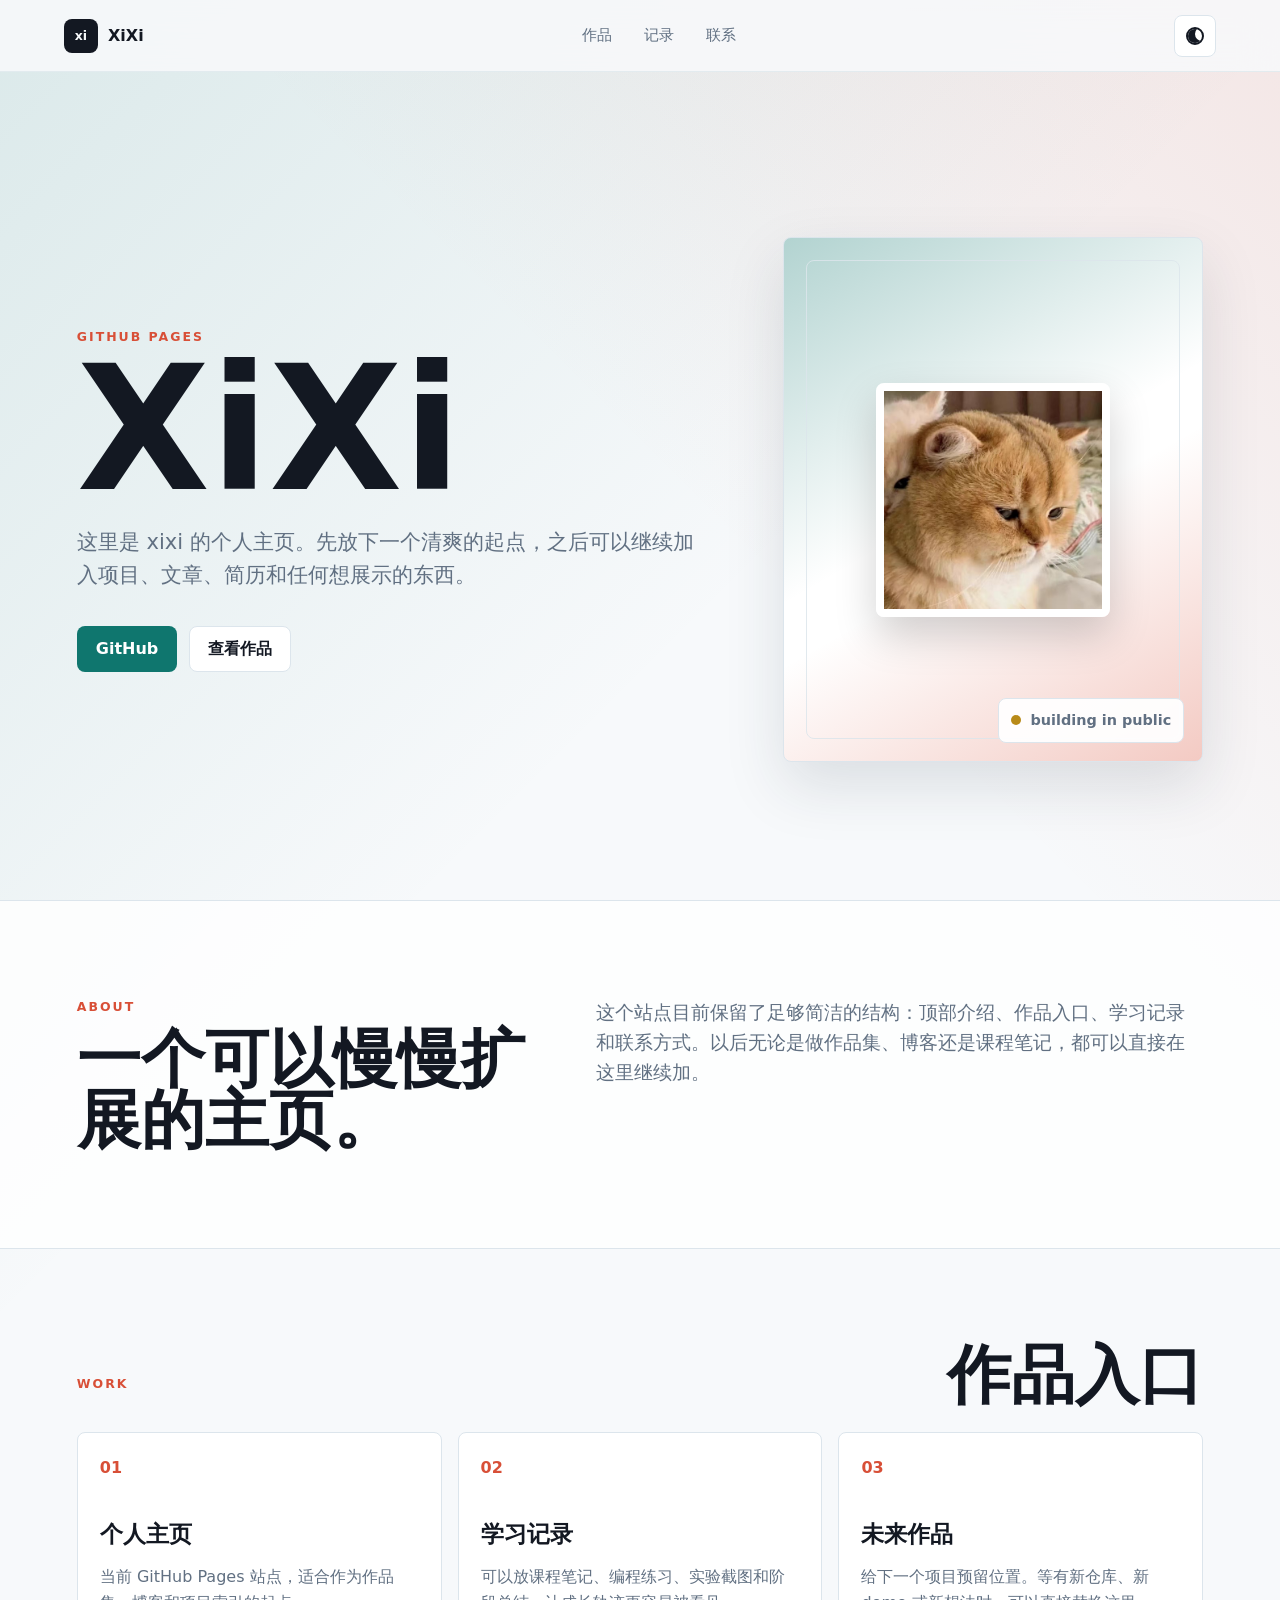
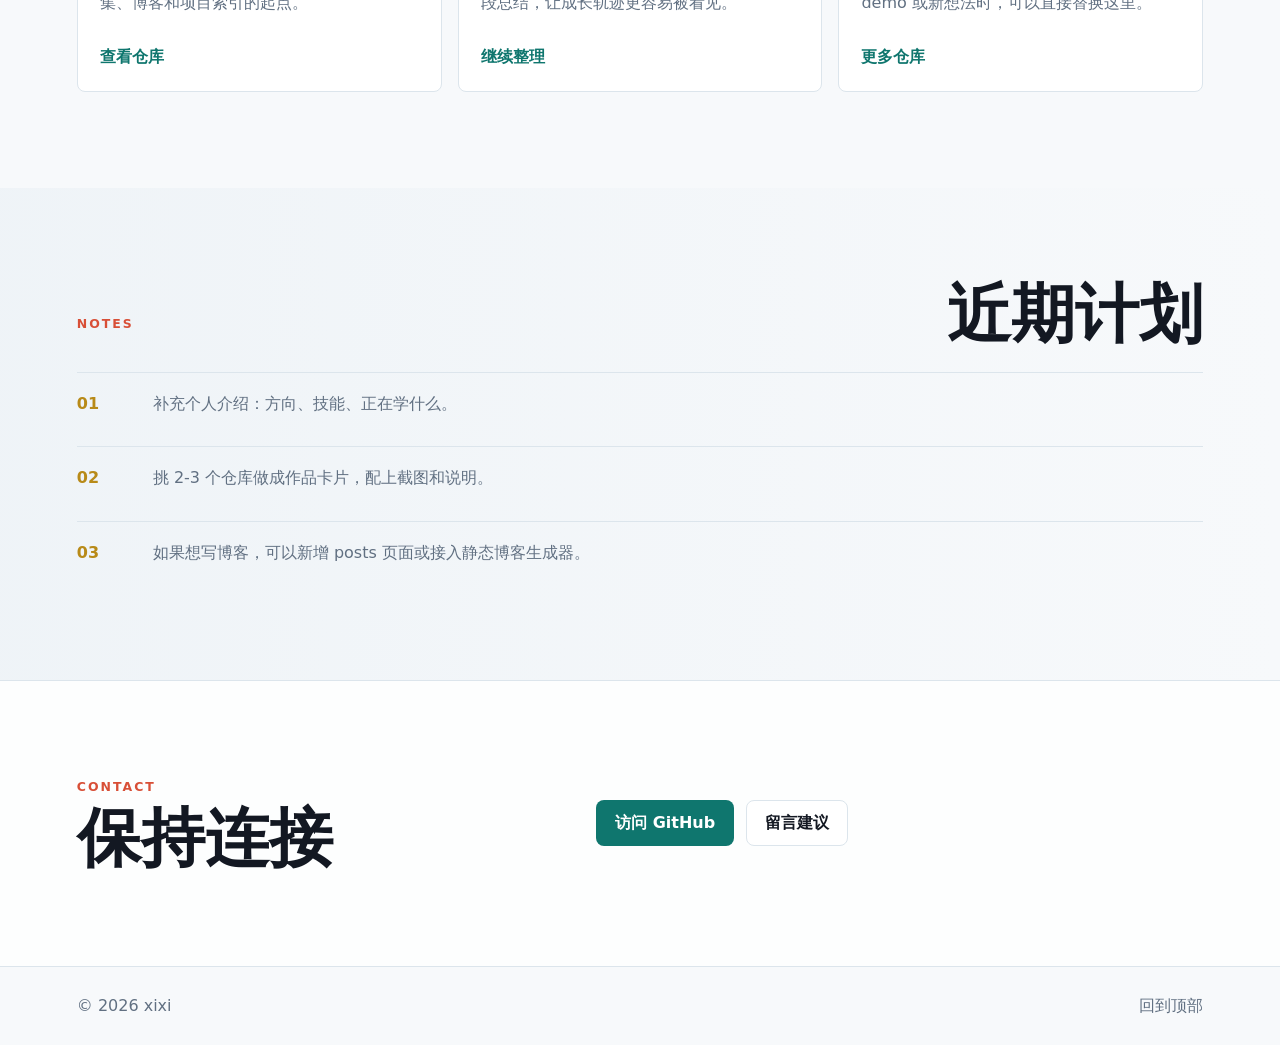
==== index.html @ 1c9863a8 "Restore original site naming" ====
<!doctype html>
<html lang="zh-CN">
  <head>
    <meta charset="utf-8" />
    <meta name="viewport" content="width=device-width, initial-scale=1" />
    <title>XiXi - BUAAer</title>
    <meta
      name="description"
      content="XiXi 的个人 GitHub Pages 主页，收集作品、学习记录和联系方式。"
    />
    <meta property="og:title" content="XiXi - BUAAer" />
    <meta
      property="og:description"
      content="一个正在生长的个人主页，用来整理项目、想法和学习轨迹。"
    />
    <meta property="og:type" content="website" />
    <meta name="theme-color" content="#121826" />
    <link rel="icon" href="/img/favicon.ico" />
    <link rel="stylesheet" href="styles.css" />
  </head>
  <body>
    <header class="site-header" aria-label="主导航">
      <a class="brand" href="#top" aria-label="回到首页">
        <span class="brand-mark">xi</span>
        <span>XiXi</span>
      </a>
      <nav class="nav-links" aria-label="页面导航">
        <a href="#work">作品</a>
        <a href="#notes">记录</a>
        <a href="#contact">联系</a>
      </nav>
      <button class="theme-toggle" type="button" aria-label="切换明暗主题">
        <span class="toggle-icon" aria-hidden="true"></span>
      </button>
    </header>

    <main id="top">
      <section class="hero">
        <div class="hero-copy">
          <p class="eyebrow">GitHub Pages</p>
          <h1>XiXi</h1>
          <p class="lead">
            这里是 xixi 的个人主页。先放下一个清爽的起点，之后可以继续加入项目、文章、简历和任何想展示的东西。
          </p>
          <div class="hero-actions" aria-label="主要链接">
            <a class="button primary" href="https://github.com/xx6677-c">GitHub</a>
            <a class="button secondary" href="#work">查看作品</a>
          </div>
        </div>

        <div class="hero-visual" aria-label="个人资料卡">
          <img src="/img/avatar.jpg" alt="xixi 的头像" />
          <div class="status-panel">
            <span class="status-dot" aria-hidden="true"></span>
            <span>building in public</span>
          </div>
        </div>
      </section>

      <section class="section intro" aria-labelledby="intro-title">
        <div>
          <p class="section-kicker">About</p>
          <h2 id="intro-title">一个可以慢慢扩展的主页。</h2>
        </div>
        <p>
          这个站点目前保留了足够简洁的结构：顶部介绍、作品入口、学习记录和联系方式。以后无论是做作品集、博客还是课程笔记，都可以直接在这里继续加。
        </p>
      </section>

      <section class="section" id="work" aria-labelledby="work-title">
        <div class="section-heading">
          <p class="section-kicker">Work</p>
          <h2 id="work-title">作品入口</h2>
        </div>
        <div class="project-grid">
          <article class="project-card">
            <span class="project-number">01</span>
            <h3>个人主页</h3>
            <p>当前 GitHub Pages 站点，适合作为作品集、博客和项目索引的起点。</p>
            <a href="https://github.com/xx6677-c/xx6677-c.github.io">查看仓库</a>
          </article>
          <article class="project-card">
            <span class="project-number">02</span>
            <h3>学习记录</h3>
            <p>可以放课程笔记、编程练习、实验截图和阶段总结，让成长轨迹更容易被看见。</p>
            <a href="#notes">继续整理</a>
          </article>
          <article class="project-card">
            <span class="project-number">03</span>
            <h3>未来作品</h3>
            <p>给下一个项目预留位置。等有新仓库、新 demo 或新想法时，可以直接替换这里。</p>
            <a href="https://github.com/xx6677-c?tab=repositories">更多仓库</a>
          </article>
        </div>
      </section>

      <section class="section notes" id="notes" aria-labelledby="notes-title">
        <div class="section-heading">
          <p class="section-kicker">Notes</p>
          <h2 id="notes-title">近期计划</h2>
        </div>
        <ol class="timeline">
          <li>
            <span>01</span>
            <p>补充个人介绍：方向、技能、正在学什么。</p>
          </li>
          <li>
            <span>02</span>
            <p>挑 2-3 个仓库做成作品卡片，配上截图和说明。</p>
          </li>
          <li>
            <span>03</span>
            <p>如果想写博客，可以新增 posts 页面或接入静态博客生成器。</p>
          </li>
        </ol>
      </section>

      <section class="section contact" id="contact" aria-labelledby="contact-title">
        <div>
          <p class="section-kicker">Contact</p>
          <h2 id="contact-title">保持连接</h2>
        </div>
        <div class="contact-actions">
          <a class="button primary" href="https://github.com/xx6677-c">访问 GitHub</a>
          <a class="button secondary" href="https://github.com/xx6677-c/xx6677-c.github.io/issues">留言建议</a>
        </div>
      </section>
    </main>

    <footer class="site-footer">
      <span>© <span id="year"></span> xixi</span>
      <a href="#top">回到顶部</a>
    </footer>

    <script src="script.js"></script>
  </body>
</html>
---- styles.css ----
:root {
  color-scheme: light;
  --bg: #f7f9fb;
  --surface: #ffffff;
  --surface-strong: #eef3f7;
  --text: #131822;
  --muted: #617082;
  --line: #dce5ec;
  --primary: #0f766e;
  --primary-strong: #0b5f58;
  --accent: #d84f37;
  --gold: #b88a18;
  --shadow: 0 24px 60px rgba(31, 45, 61, 0.13);
}

[data-theme="dark"] {
  color-scheme: dark;
  --bg: #11151c;
  --surface: #191f29;
  --surface-strong: #222a36;
  --text: #f4f7fb;
  --muted: #aeb9c7;
  --line: #334052;
  --primary: #55d6be;
  --primary-strong: #8be7d6;
  --accent: #ff896f;
  --gold: #f0c35a;
  --shadow: 0 24px 70px rgba(0, 0, 0, 0.32);
}

* {
  box-sizing: border-box;
}

html {
  scroll-behavior: smooth;
}

body {
  margin: 0;
  min-width: 320px;
  background:
    linear-gradient(135deg, rgba(15, 118, 110, 0.12), transparent 34%),
    linear-gradient(225deg, rgba(216, 79, 55, 0.11), transparent 28%),
    var(--bg);
  color: var(--text);
  font-family:
    Inter, ui-sans-serif, system-ui, -apple-system, BlinkMacSystemFont, "Segoe UI",
    "Microsoft YaHei", sans-serif;
  line-height: 1.6;
}

a {
  color: inherit;
  text-decoration: none;
}

img {
  display: block;
  max-width: 100%;
}

.site-header {
  position: sticky;
  top: 0;
  z-index: 20;
  display: flex;
  align-items: center;
  justify-content: space-between;
  gap: 20px;
  min-height: 72px;
  padding: 14px clamp(18px, 5vw, 64px);
  border-bottom: 1px solid color-mix(in srgb, var(--line), transparent 30%);
  background: color-mix(in srgb, var(--bg), transparent 12%);
  backdrop-filter: blur(18px);
}

.brand,
.nav-links,
.hero-actions,
.contact-actions {
  display: flex;
  align-items: center;
}

.brand {
  gap: 10px;
  font-weight: 800;
  letter-spacing: 0;
}

.brand-mark {
  display: grid;
  width: 34px;
  height: 34px;
  place-items: center;
  border-radius: 8px;
  background: var(--text);
  color: var(--bg);
  font-size: 0.78rem;
}

.nav-links {
  gap: clamp(14px, 3vw, 32px);
  color: var(--muted);
  font-size: 0.96rem;
}

.nav-links a {
  padding: 8px 0;
}

.nav-links a:hover,
.site-footer a:hover,
.project-card a:hover {
  color: var(--primary);
}

.theme-toggle {
  display: grid;
  width: 42px;
  height: 42px;
  place-items: center;
  border: 1px solid var(--line);
  border-radius: 8px;
  background: var(--surface);
  color: var(--text);
  cursor: pointer;
}

.toggle-icon {
  width: 18px;
  height: 18px;
  border: 2px solid currentColor;
  border-radius: 50%;
  box-shadow: inset 7px -2px 0 currentColor;
}

[data-theme="dark"] .toggle-icon {
  box-shadow: inset 0 0 0 currentColor;
}

.hero {
  display: grid;
  grid-template-columns: minmax(0, 1.05fr) minmax(280px, 0.7fr);
  align-items: center;
  gap: clamp(34px, 6vw, 88px);
  min-height: calc(100vh - 72px);
  padding: clamp(56px, 9vw, 116px) clamp(20px, 6vw, 88px) clamp(44px, 7vw, 88px);
}

.eyebrow,
.section-kicker {
  margin: 0 0 12px;
  color: var(--accent);
  font-size: 0.78rem;
  font-weight: 800;
  letter-spacing: 0.16em;
  text-transform: uppercase;
}

h1,
h2,
h3,
p {
  margin-top: 0;
}

h1 {
  max-width: 760px;
  margin-bottom: 24px;
  font-size: clamp(4.4rem, 16vw, 10.8rem);
  line-height: 0.82;
  letter-spacing: 0;
}

.lead {
  max-width: 690px;
  margin-bottom: 34px;
  color: var(--muted);
  font-size: clamp(1.05rem, 2vw, 1.32rem);
}

.hero-actions,
.contact-actions {
  flex-wrap: wrap;
  gap: 12px;
}

.button {
  display: inline-flex;
  min-height: 46px;
  align-items: center;
  justify-content: center;
  border: 1px solid transparent;
  border-radius: 8px;
  padding: 0 18px;
  font-weight: 800;
  white-space: nowrap;
}

.button.primary {
  background: var(--primary);
  color: #ffffff;
}

.button.primary:hover {
  background: var(--primary-strong);
}

.button.secondary {
  border-color: var(--line);
  background: var(--surface);
}

.button.secondary:hover {
  border-color: var(--primary);
}

.hero-visual {
  position: relative;
  display: grid;
  aspect-ratio: 4 / 5;
  min-height: 340px;
  max-height: 610px;
  place-items: center;
  overflow: hidden;
  border: 1px solid var(--line);
  border-radius: 8px;
  background:
    linear-gradient(150deg, color-mix(in srgb, var(--primary), transparent 68%), transparent 48%),
    linear-gradient(330deg, color-mix(in srgb, var(--accent), transparent 70%), transparent 44%),
    var(--surface);
  box-shadow: var(--shadow);
}

.hero-visual::before {
  position: absolute;
  inset: 22px;
  content: "";
  border: 1px solid color-mix(in srgb, var(--line), transparent 15%);
  border-radius: 8px;
}

.hero-visual img {
  position: relative;
  width: min(56%, 260px);
  aspect-ratio: 1;
  border: 8px solid var(--surface);
  border-radius: 8px;
  object-fit: cover;
  box-shadow: 0 18px 42px rgba(0, 0, 0, 0.18);
}

.status-panel {
  position: absolute;
  right: 18px;
  bottom: 18px;
  display: flex;
  align-items: center;
  gap: 10px;
  max-width: calc(100% - 36px);
  border: 1px solid var(--line);
  border-radius: 8px;
  padding: 10px 12px;
  background: color-mix(in srgb, var(--surface), transparent 6%);
  color: var(--muted);
  font-size: 0.9rem;
  font-weight: 700;
}

.status-dot {
  width: 10px;
  height: 10px;
  flex: 0 0 auto;
  border-radius: 50%;
  background: var(--gold);
}

.section {
  padding: clamp(58px, 8vw, 96px) clamp(20px, 6vw, 88px);
}

.intro,
.contact {
  display: grid;
  grid-template-columns: minmax(0, 0.75fr) minmax(0, 1fr);
  gap: clamp(22px, 5vw, 72px);
  align-items: start;
  border-top: 1px solid var(--line);
  border-bottom: 1px solid var(--line);
  background: color-mix(in srgb, var(--surface), transparent 18%);
}

.section-heading {
  display: flex;
  align-items: end;
  justify-content: space-between;
  gap: 24px;
  margin-bottom: 26px;
}

h2 {
  margin-bottom: 0;
  font-size: clamp(2rem, 5vw, 4.8rem);
  line-height: 0.96;
  letter-spacing: 0;
}

.intro p:last-child,
.contact p:last-child {
  color: var(--muted);
  font-size: clamp(1rem, 1.8vw, 1.18rem);
}

.project-grid {
  display: grid;
  grid-template-columns: repeat(3, minmax(0, 1fr));
  gap: 16px;
}

.project-card {
  display: flex;
  min-height: 260px;
  flex-direction: column;
  border: 1px solid var(--line);
  border-radius: 8px;
  padding: 22px;
  background: var(--surface);
}

.project-number {
  color: var(--accent);
  font-weight: 900;
}

.project-card h3 {
  margin: 34px 0 12px;
  font-size: 1.45rem;
}

.project-card p {
  color: var(--muted);
}

.project-card a {
  margin-top: auto;
  color: var(--primary);
  font-weight: 800;
}

.notes {
  background:
    linear-gradient(90deg, color-mix(in srgb, var(--surface-strong), transparent 10%), transparent),
    var(--bg);
}

.timeline {
  display: grid;
  gap: 12px;
  margin: 0;
  padding: 0;
  list-style: none;
}

.timeline li {
  display: grid;
  grid-template-columns: 58px minmax(0, 1fr);
  gap: 18px;
  align-items: start;
  border-top: 1px solid var(--line);
  padding: 18px 0;
}

.timeline span {
  color: var(--gold);
  font-weight: 900;
}

.timeline p {
  margin-bottom: 0;
  color: var(--muted);
}

.contact {
  align-items: center;
}

.site-footer {
  display: flex;
  align-items: center;
  justify-content: space-between;
  gap: 16px;
  padding: 26px clamp(20px, 6vw, 88px);
  color: var(--muted);
}

@media (max-width: 860px) {
  .site-header {
    flex-wrap: wrap;
    min-height: auto;
  }

  .nav-links {
    order: 3;
    width: 100%;
    justify-content: space-between;
  }

  .hero,
  .intro,
  .contact {
    grid-template-columns: 1fr;
  }

  .hero {
    min-height: auto;
  }

  .hero-visual {
    min-height: 300px;
  }

  .project-grid {
    grid-template-columns: 1fr;
  }

  .section-heading {
    display: block;
  }
}

@media (max-width: 520px) {
  .brand {
    font-size: 0.95rem;
  }

  .button {
    width: 100%;
  }

  .hero-actions,
  .contact-actions {
    width: 100%;
  }

  .status-panel {
    left: 14px;
    right: 14px;
    justify-content: center;
  }

  .timeline li {
    grid-template-columns: 1fr;
    gap: 6px;
  }

  .site-footer {
    align-items: flex-start;
    flex-direction: column;
  }
}
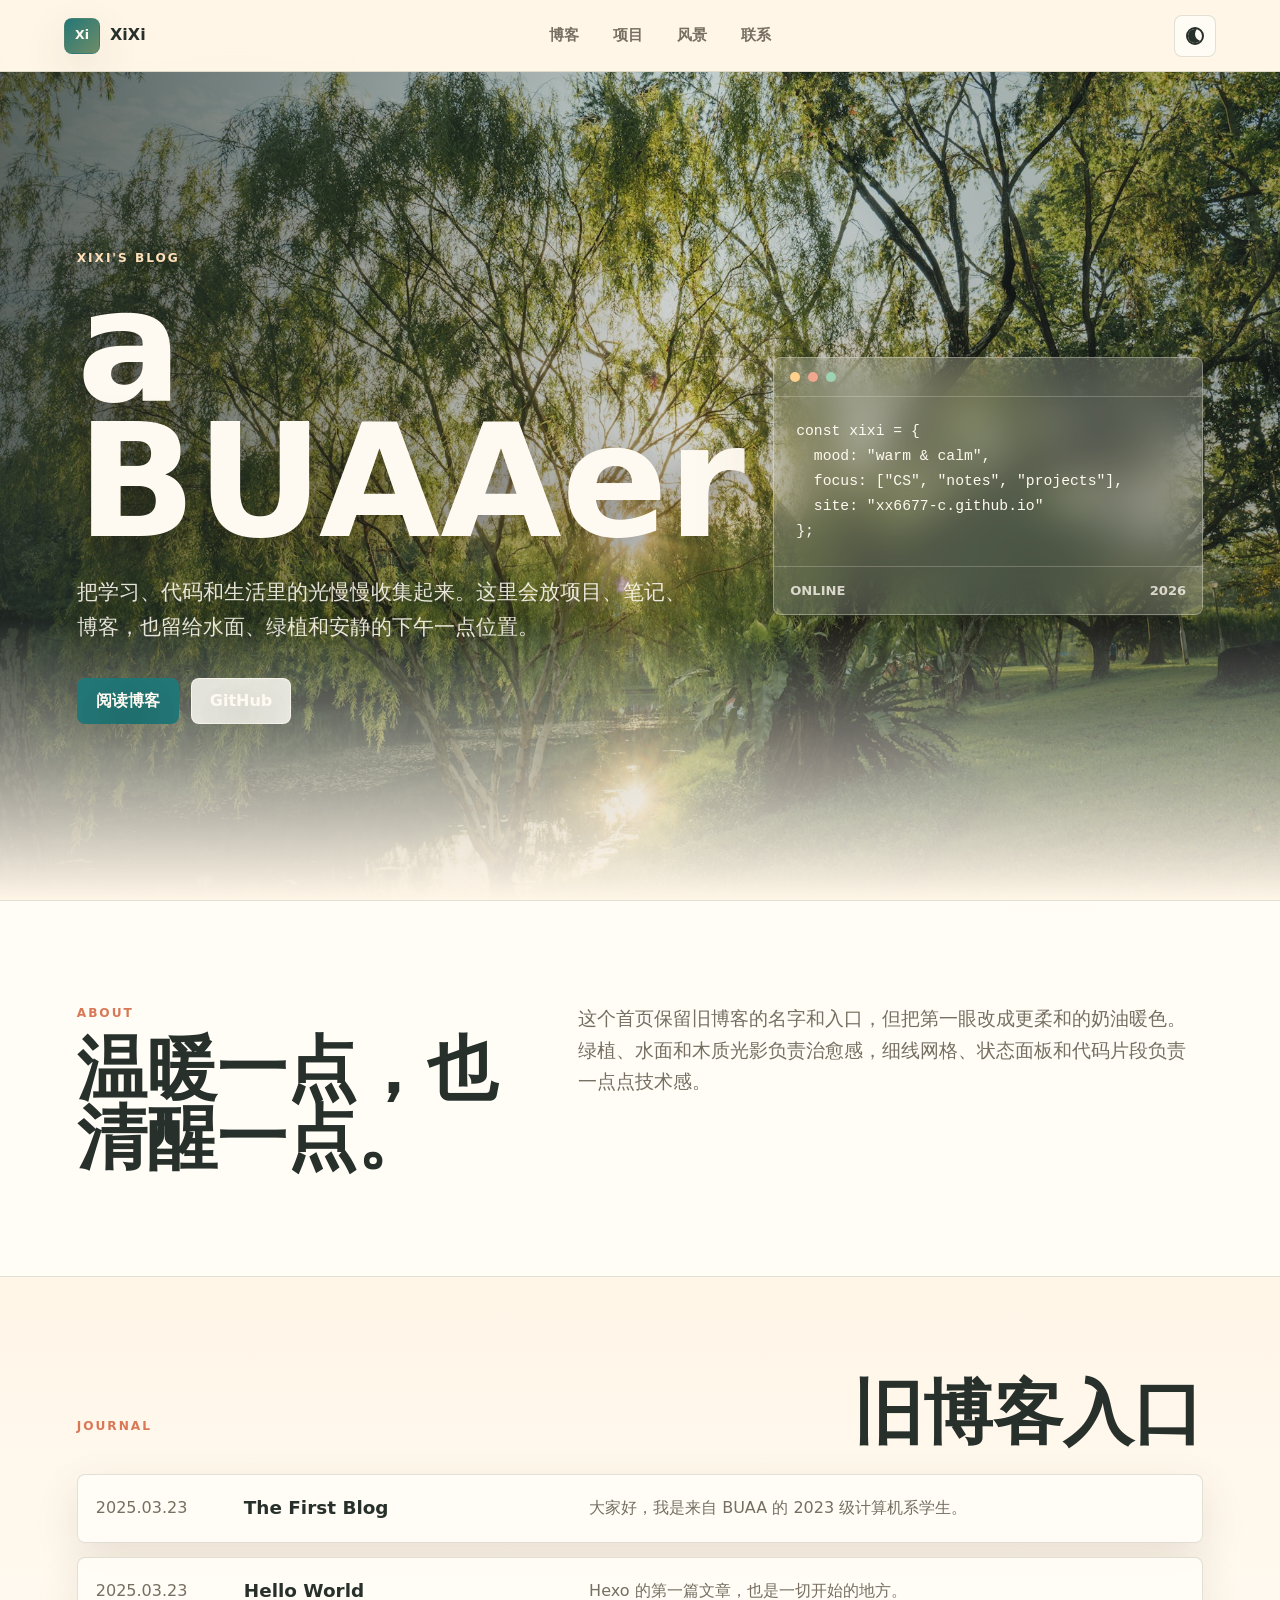
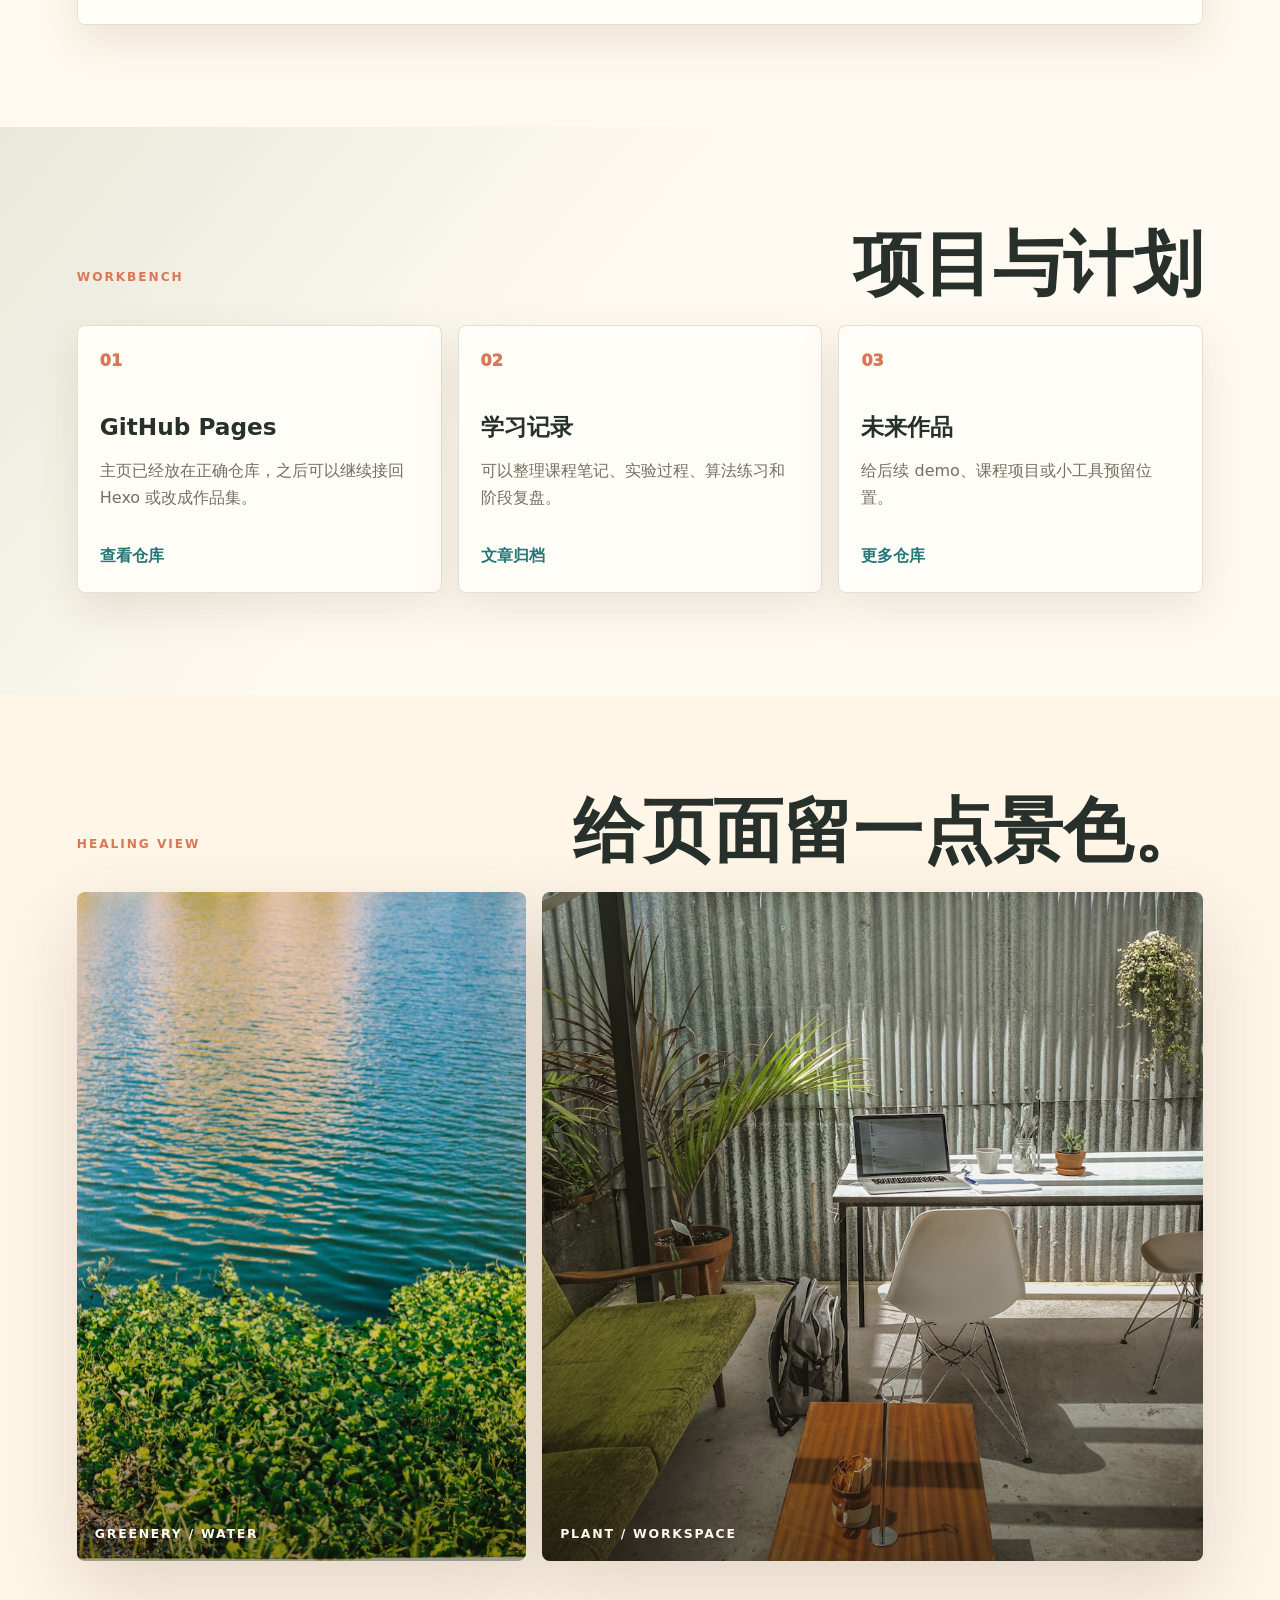
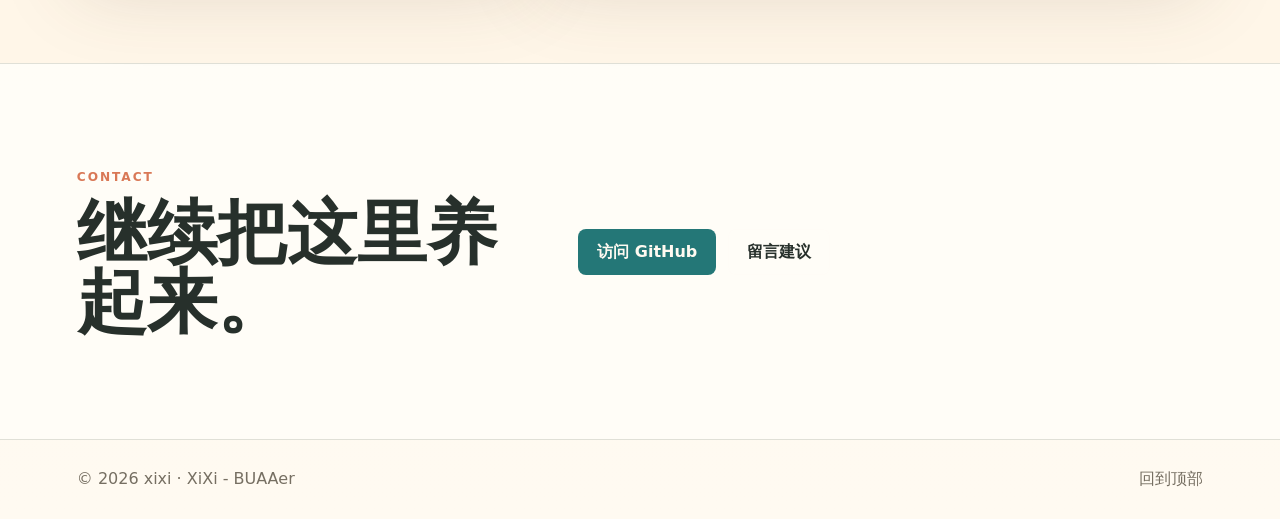
==== commit f3151d28: "Redesign homepage with warm healing style" ====
--- a/index.html
+++ b/index.html
@@ -6,119 +6,148 @@
     <title>XiXi - BUAAer</title>
     <meta
       name="description"
-      content="XiXi 的个人 GitHub Pages 主页，收集作品、学习记录和联系方式。"
+      content="XiXi 的个人 GitHub Pages 博客，记录学习、技术、项目和一些温暖的日常。"
     />
     <meta property="og:title" content="XiXi - BUAAer" />
     <meta
       property="og:description"
-      content="一个正在生长的个人主页，用来整理项目、想法和学习轨迹。"
+      content="a BUAAer 的温暖奶油风个人主页，带一点技术感，也留一点治愈的景色。"
     />
     <meta property="og:type" content="website" />
-    <meta name="theme-color" content="#121826" />
+    <meta property="og:image" content="https://xx6677-c.github.io/assets/warm-water-garden.jpg" />
+    <meta name="theme-color" content="#f4dfbf" />
     <link rel="icon" href="/img/favicon.ico" />
     <link rel="stylesheet" href="styles.css" />
   </head>
   <body>
     <header class="site-header" aria-label="主导航">
       <a class="brand" href="#top" aria-label="回到首页">
-        <span class="brand-mark">xi</span>
+        <span class="brand-mark">Xi</span>
         <span>XiXi</span>
       </a>
       <nav class="nav-links" aria-label="页面导航">
-        <a href="#work">作品</a>
-        <a href="#notes">记录</a>
+        <a href="#journal">博客</a>
+        <a href="#work">项目</a>
+        <a href="#garden">风景</a>
         <a href="#contact">联系</a>
       </nav>
       <button class="theme-toggle" type="button" aria-label="切换明暗主题">
-        <span class="toggle-icon" aria-hidden="true"></span>
+        <span aria-hidden="true"></span>
       </button>
     </header>
 
     <main id="top">
-      <section class="hero">
-        <div class="hero-copy">
-          <p class="eyebrow">GitHub Pages</p>
-          <h1>XiXi</h1>
-          <p class="lead">
-            这里是 xixi 的个人主页。先放下一个清爽的起点，之后可以继续加入项目、文章、简历和任何想展示的东西。
-          </p>
-          <div class="hero-actions" aria-label="主要链接">
-            <a class="button primary" href="https://github.com/xx6677-c">GitHub</a>
-            <a class="button secondary" href="#work">查看作品</a>
+      <section class="hero" aria-labelledby="hero-title">
+        <div class="hero-shade"></div>
+        <div class="hero-grid">
+          <div class="hero-copy">
+            <p class="eyebrow">XiXi's Blog</p>
+            <h1 id="hero-title">a BUAAer</h1>
+            <p class="lead">
+              把学习、代码和生活里的光慢慢收集起来。这里会放项目、笔记、博客，也留给水面、绿植和安静的下午一点位置。
+            </p>
+            <div class="hero-actions" aria-label="主要链接">
+              <a class="button primary" href="/archives/">阅读博客</a>
+              <a class="button secondary" href="https://github.com/xx6677-c">GitHub</a>
+            </div>
           </div>
-        </div>
 
-        <div class="hero-visual" aria-label="个人资料卡">
-          <img src="/img/avatar.jpg" alt="xixi 的头像" />
-          <div class="status-panel">
-            <span class="status-dot" aria-hidden="true"></span>
-            <span>building in public</span>
-          </div>
+          <aside class="tech-panel" aria-label="主页状态">
+            <div class="panel-top">
+              <span></span>
+              <span></span>
+              <span></span>
+            </div>
+            <pre><code>const xixi = {
+  mood: "warm & calm",
+  focus: ["CS", "notes", "projects"],
+  site: "xx6677-c.github.io"
+};</code></pre>
+            <div class="signal-row">
+              <span>online</span>
+              <span>2026</span>
+            </div>
+          </aside>
         </div>
       </section>
 
       <section class="section intro" aria-labelledby="intro-title">
         <div>
           <p class="section-kicker">About</p>
-          <h2 id="intro-title">一个可以慢慢扩展的主页。</h2>
+          <h2 id="intro-title">温暖一点，也清醒一点。</h2>
         </div>
         <p>
-          这个站点目前保留了足够简洁的结构：顶部介绍、作品入口、学习记录和联系方式。以后无论是做作品集、博客还是课程笔记，都可以直接在这里继续加。
+          这个首页保留旧博客的名字和入口，但把第一眼改成更柔和的奶油暖色。绿植、水面和木质光影负责治愈感，细线网格、状态面板和代码片段负责一点点技术感。
         </p>
       </section>
 
-      <section class="section" id="work" aria-labelledby="work-title">
+      <section class="section journal" id="journal" aria-labelledby="journal-title">
         <div class="section-heading">
-          <p class="section-kicker">Work</p>
-          <h2 id="work-title">作品入口</h2>
+          <p class="section-kicker">Journal</p>
+          <h2 id="journal-title">旧博客入口</h2>
         </div>
-        <div class="project-grid">
-          <article class="project-card">
-            <span class="project-number">01</span>
-            <h3>个人主页</h3>
-            <p>当前 GitHub Pages 站点，适合作为作品集、博客和项目索引的起点。</p>
+        <div class="journal-list">
+          <a class="journal-item" href="/2025/03/23/The-first-blog/">
+            <span>2025.03.23</span>
+            <strong>The First Blog</strong>
+            <em>大家好，我是来自 BUAA 的 2023 级计算机系学生。</em>
+          </a>
+          <a class="journal-item" href="/2025/03/23/hello-world/">
+            <span>2025.03.23</span>
+            <strong>Hello World</strong>
+            <em>Hexo 的第一篇文章，也是一切开始的地方。</em>
+          </a>
+        </div>
+      </section>
+
+      <section class="section work" id="work" aria-labelledby="work-title">
+        <div class="section-heading">
+          <p class="section-kicker">Workbench</p>
+          <h2 id="work-title">项目与计划</h2>
+        </div>
+        <div class="work-grid">
+          <article class="work-card">
+            <span class="work-number">01</span>
+            <h3>GitHub Pages</h3>
+            <p>主页已经放在正确仓库，之后可以继续接回 Hexo 或改成作品集。</p>
             <a href="https://github.com/xx6677-c/xx6677-c.github.io">查看仓库</a>
           </article>
-          <article class="project-card">
-            <span class="project-number">02</span>
+          <article class="work-card">
+            <span class="work-number">02</span>
             <h3>学习记录</h3>
-            <p>可以放课程笔记、编程练习、实验截图和阶段总结，让成长轨迹更容易被看见。</p>
-            <a href="#notes">继续整理</a>
+            <p>可以整理课程笔记、实验过程、算法练习和阶段复盘。</p>
+            <a href="/archives/">文章归档</a>
           </article>
-          <article class="project-card">
-            <span class="project-number">03</span>
+          <article class="work-card">
+            <span class="work-number">03</span>
             <h3>未来作品</h3>
-            <p>给下一个项目预留位置。等有新仓库、新 demo 或新想法时，可以直接替换这里。</p>
+            <p>给后续 demo、课程项目或小工具预留位置。</p>
             <a href="https://github.com/xx6677-c?tab=repositories">更多仓库</a>
           </article>
         </div>
       </section>
 
-      <section class="section notes" id="notes" aria-labelledby="notes-title">
+      <section class="section garden" id="garden" aria-labelledby="garden-title">
         <div class="section-heading">
-          <p class="section-kicker">Notes</p>
-          <h2 id="notes-title">近期计划</h2>
+          <p class="section-kicker">Healing View</p>
+          <h2 id="garden-title">给页面留一点景色。</h2>
         </div>
-        <ol class="timeline">
-          <li>
-            <span>01</span>
-            <p>补充个人介绍：方向、技能、正在学什么。</p>
-          </li>
-          <li>
-            <span>02</span>
-            <p>挑 2-3 个仓库做成作品卡片，配上截图和说明。</p>
-          </li>
-          <li>
-            <span>03</span>
-            <p>如果想写博客，可以新增 posts 页面或接入静态博客生成器。</p>
-          </li>
-        </ol>
+        <div class="photo-strip">
+          <figure>
+            <img src="/assets/lakeside-greenery.jpg" alt="水面旁的绿色植物" />
+            <figcaption>greenery / water</figcaption>
+          </figure>
+          <figure>
+            <img src="/assets/plant-workspace.jpg" alt="带绿植的工作桌" />
+            <figcaption>plant / workspace</figcaption>
+          </figure>
+        </div>
       </section>
 
       <section class="section contact" id="contact" aria-labelledby="contact-title">
         <div>
           <p class="section-kicker">Contact</p>
-          <h2 id="contact-title">保持连接</h2>
+          <h2 id="contact-title">继续把这里养起来。</h2>
         </div>
         <div class="contact-actions">
           <a class="button primary" href="https://github.com/xx6677-c">访问 GitHub</a>
@@ -128,7 +157,7 @@
     </main>
 
     <footer class="site-footer">
-      <span>© <span id="year"></span> xixi</span>
+      <span>© <span id="year"></span> xixi · XiXi - BUAAer</span>
       <a href="#top">回到顶部</a>
     </footer>
 
--- a/styles.css
+++ b/styles.css
@@ -1,31 +1,35 @@
 :root {
   color-scheme: light;
-  --bg: #f7f9fb;
-  --surface: #ffffff;
-  --surface-strong: #eef3f7;
-  --text: #131822;
-  --muted: #617082;
-  --line: #dce5ec;
-  --primary: #0f766e;
-  --primary-strong: #0b5f58;
-  --accent: #d84f37;
-  --gold: #b88a18;
-  --shadow: 0 24px 60px rgba(31, 45, 61, 0.13);
+  --cream: #fff6e8;
+  --cream-deep: #f4dfbf;
+  --milk: #fffaf1;
+  --paper: #fffdf7;
+  --ink: #27302b;
+  --muted: #766f62;
+  --line: rgba(82, 93, 72, 0.18);
+  --sage: #6f8c67;
+  --teal: #247777;
+  --coral: #d97856;
+  --amber: #c9943c;
+  --shadow: 0 28px 80px rgba(91, 67, 42, 0.18);
+  --soft-shadow: 0 16px 44px rgba(91, 67, 42, 0.12);
 }
 
 [data-theme="dark"] {
   color-scheme: dark;
-  --bg: #11151c;
-  --surface: #191f29;
-  --surface-strong: #222a36;
-  --text: #f4f7fb;
-  --muted: #aeb9c7;
-  --line: #334052;
-  --primary: #55d6be;
-  --primary-strong: #8be7d6;
-  --accent: #ff896f;
-  --gold: #f0c35a;
-  --shadow: 0 24px 70px rgba(0, 0, 0, 0.32);
+  --cream: #171b18;
+  --cream-deep: #2a241d;
+  --milk: #20251f;
+  --paper: #242a24;
+  --ink: #f7eddc;
+  --muted: #c8bba3;
+  --line: rgba(239, 217, 180, 0.18);
+  --sage: #a2c28e;
+  --teal: #74c7bd;
+  --coral: #f0a080;
+  --amber: #e8c26a;
+  --shadow: 0 30px 90px rgba(0, 0, 0, 0.36);
+  --soft-shadow: 0 16px 48px rgba(0, 0, 0, 0.24);
 }
 
 * {
@@ -40,14 +44,27 @@
   margin: 0;
   min-width: 320px;
   background:
-    linear-gradient(135deg, rgba(15, 118, 110, 0.12), transparent 34%),
-    linear-gradient(225deg, rgba(216, 79, 55, 0.11), transparent 28%),
-    var(--bg);
-  color: var(--text);
+    radial-gradient(circle at 18% 10%, rgba(217, 120, 86, 0.18), transparent 28rem),
+    radial-gradient(circle at 82% 16%, rgba(111, 140, 103, 0.2), transparent 30rem),
+    linear-gradient(180deg, var(--cream), var(--milk));
+  color: var(--ink);
   font-family:
     Inter, ui-sans-serif, system-ui, -apple-system, BlinkMacSystemFont, "Segoe UI",
     "Microsoft YaHei", sans-serif;
-  line-height: 1.6;
+  line-height: 1.65;
+}
+
+body::before {
+  position: fixed;
+  inset: 0;
+  z-index: -1;
+  content: "";
+  background-image:
+    linear-gradient(rgba(36, 119, 119, 0.055) 1px, transparent 1px),
+    linear-gradient(90deg, rgba(36, 119, 119, 0.055) 1px, transparent 1px);
+  background-size: 44px 44px;
+  mask-image: linear-gradient(to bottom, black, transparent 72%);
+  pointer-events: none;
 }
 
 a {
@@ -67,11 +84,11 @@
   display: flex;
   align-items: center;
   justify-content: space-between;
-  gap: 20px;
+  gap: 22px;
   min-height: 72px;
-  padding: 14px clamp(18px, 5vw, 64px);
-  border-bottom: 1px solid color-mix(in srgb, var(--line), transparent 30%);
-  background: color-mix(in srgb, var(--bg), transparent 12%);
+  padding: 14px clamp(18px, 5vw, 72px);
+  border-bottom: 1px solid var(--line);
+  background: color-mix(in srgb, var(--cream), transparent 12%);
   backdrop-filter: blur(18px);
 }
 
@@ -85,25 +102,27 @@
 
 .brand {
   gap: 10px;
-  font-weight: 800;
-  letter-spacing: 0;
+  font-weight: 900;
 }
 
 .brand-mark {
   display: grid;
-  width: 34px;
-  height: 34px;
+  width: 36px;
+  height: 36px;
   place-items: center;
-  border-radius: 8px;
-  background: var(--text);
-  color: var(--bg);
+  border: 1px solid rgba(36, 119, 119, 0.28);
+  border-radius: 8px;
+  background: linear-gradient(135deg, var(--teal), var(--sage));
+  color: #fffaf1;
   font-size: 0.78rem;
+  box-shadow: var(--soft-shadow);
 }
 
 .nav-links {
-  gap: clamp(14px, 3vw, 32px);
+  gap: clamp(14px, 3vw, 34px);
   color: var(--muted);
   font-size: 0.96rem;
+  font-weight: 700;
 }
 
 .nav-links a {
@@ -112,8 +131,9 @@
 
 .nav-links a:hover,
 .site-footer a:hover,
-.project-card a:hover {
-  color: var(--primary);
+.work-card a:hover,
+.journal-item:hover strong {
+  color: var(--teal);
 }
 
 .theme-toggle {
@@ -123,12 +143,12 @@
   place-items: center;
   border: 1px solid var(--line);
   border-radius: 8px;
-  background: var(--surface);
-  color: var(--text);
+  background: color-mix(in srgb, var(--paper), transparent 8%);
+  color: var(--ink);
   cursor: pointer;
 }
 
-.toggle-icon {
+.theme-toggle span {
   width: 18px;
   height: 18px;
   border: 2px solid currentColor;
@@ -136,27 +156,53 @@
   box-shadow: inset 7px -2px 0 currentColor;
 }
 
-[data-theme="dark"] .toggle-icon {
+[data-theme="dark"] .theme-toggle span {
   box-shadow: inset 0 0 0 currentColor;
 }
 
 .hero {
-  display: grid;
-  grid-template-columns: minmax(0, 1.05fr) minmax(280px, 0.7fr);
-  align-items: center;
-  gap: clamp(34px, 6vw, 88px);
+  position: relative;
   min-height: calc(100vh - 72px);
-  padding: clamp(56px, 9vw, 116px) clamp(20px, 6vw, 88px) clamp(44px, 7vw, 88px);
+  overflow: hidden;
+  background:
+    linear-gradient(90deg, rgba(39, 48, 43, 0.74), rgba(39, 48, 43, 0.2) 54%, rgba(39, 48, 43, 0.42)),
+    url("/assets/warm-water-garden.jpg") center / cover;
+}
+
+.hero-shade {
+  position: absolute;
+  inset: auto 0 0;
+  height: 34%;
+  background: linear-gradient(to bottom, transparent, var(--cream));
+}
+
+.hero-grid {
+  position: relative;
+  display: grid;
+  grid-template-columns: minmax(0, 1fr) minmax(300px, 430px);
+  align-items: center;
+  gap: clamp(32px, 6vw, 84px);
+  min-height: calc(100vh - 72px);
+  padding: clamp(58px, 8vw, 112px) clamp(20px, 6vw, 88px);
+}
+
+.hero-copy {
+  color: #fffaf1;
+  text-shadow: 0 12px 34px rgba(33, 24, 17, 0.35);
 }
 
 .eyebrow,
 .section-kicker {
   margin: 0 0 12px;
-  color: var(--accent);
-  font-size: 0.78rem;
-  font-weight: 800;
+  color: var(--coral);
+  font-size: 0.76rem;
+  font-weight: 900;
   letter-spacing: 0.16em;
   text-transform: uppercase;
+}
+
+.hero .eyebrow {
+  color: #ffe0b8;
 }
 
 h1,
@@ -167,18 +213,18 @@
 }
 
 h1 {
-  max-width: 760px;
+  max-width: 820px;
   margin-bottom: 24px;
-  font-size: clamp(4.4rem, 16vw, 10.8rem);
-  line-height: 0.82;
+  font-size: clamp(4rem, 13vw, 9.8rem);
+  line-height: 0.86;
   letter-spacing: 0;
 }
 
 .lead {
-  max-width: 690px;
+  max-width: 680px;
   margin-bottom: 34px;
-  color: var(--muted);
-  font-size: clamp(1.05rem, 2vw, 1.32rem);
+  color: rgba(255, 250, 241, 0.88);
+  font-size: clamp(1.05rem, 2vw, 1.34rem);
 }
 
 .hero-actions,
@@ -195,101 +241,103 @@
   border: 1px solid transparent;
   border-radius: 8px;
   padding: 0 18px;
-  font-weight: 800;
+  font-weight: 900;
   white-space: nowrap;
 }
 
 .button.primary {
-  background: var(--primary);
-  color: #ffffff;
+  background: var(--teal);
+  color: #fffaf1;
 }
 
 .button.primary:hover {
-  background: var(--primary-strong);
+  background: color-mix(in srgb, var(--teal), #000 14%);
 }
 
 .button.secondary {
-  border-color: var(--line);
-  background: var(--surface);
+  border-color: color-mix(in srgb, var(--paper), transparent 30%);
+  background: color-mix(in srgb, var(--paper), transparent 16%);
+  color: var(--ink);
+}
+
+.hero .button.secondary {
+  color: #fffaf1;
+  backdrop-filter: blur(12px);
 }
 
 .button.secondary:hover {
-  border-color: var(--primary);
-}
-
-.hero-visual {
-  position: relative;
-  display: grid;
-  aspect-ratio: 4 / 5;
-  min-height: 340px;
-  max-height: 610px;
-  place-items: center;
+  border-color: var(--teal);
+}
+
+.tech-panel {
   overflow: hidden;
-  border: 1px solid var(--line);
-  border-radius: 8px;
-  background:
-    linear-gradient(150deg, color-mix(in srgb, var(--primary), transparent 68%), transparent 48%),
-    linear-gradient(330deg, color-mix(in srgb, var(--accent), transparent 70%), transparent 44%),
-    var(--surface);
+  border: 1px solid rgba(255, 250, 241, 0.32);
+  border-radius: 8px;
+  background: rgba(255, 250, 241, 0.18);
+  color: #fffaf1;
   box-shadow: var(--shadow);
-}
-
-.hero-visual::before {
-  position: absolute;
-  inset: 22px;
-  content: "";
-  border: 1px solid color-mix(in srgb, var(--line), transparent 15%);
-  border-radius: 8px;
-}
-
-.hero-visual img {
-  position: relative;
-  width: min(56%, 260px);
-  aspect-ratio: 1;
-  border: 8px solid var(--surface);
-  border-radius: 8px;
-  object-fit: cover;
-  box-shadow: 0 18px 42px rgba(0, 0, 0, 0.18);
-}
-
-.status-panel {
-  position: absolute;
-  right: 18px;
-  bottom: 18px;
-  display: flex;
-  align-items: center;
-  gap: 10px;
-  max-width: calc(100% - 36px);
-  border: 1px solid var(--line);
-  border-radius: 8px;
-  padding: 10px 12px;
-  background: color-mix(in srgb, var(--surface), transparent 6%);
-  color: var(--muted);
-  font-size: 0.9rem;
-  font-weight: 700;
-}
-
-.status-dot {
+  backdrop-filter: blur(22px);
+}
+
+.panel-top {
+  display: flex;
+  gap: 8px;
+  border-bottom: 1px solid rgba(255, 250, 241, 0.22);
+  padding: 14px 16px;
+}
+
+.panel-top span {
   width: 10px;
   height: 10px;
-  flex: 0 0 auto;
   border-radius: 50%;
-  background: var(--gold);
+  background: #ffd18c;
+}
+
+.panel-top span:nth-child(2) {
+  background: #f1a68e;
+}
+
+.panel-top span:nth-child(3) {
+  background: #9dd2b2;
+}
+
+pre {
+  margin: 0;
+  padding: 22px;
+  overflow: auto;
+  font-size: 0.92rem;
+  line-height: 1.7;
+}
+
+code {
+  font-family: "Cascadia Code", "SFMono-Regular", Consolas, monospace;
+}
+
+.signal-row {
+  display: flex;
+  justify-content: space-between;
+  gap: 12px;
+  border-top: 1px solid rgba(255, 250, 241, 0.22);
+  padding: 13px 16px;
+  color: rgba(255, 250, 241, 0.78);
+  font-size: 0.82rem;
+  font-weight: 800;
+  text-transform: uppercase;
 }
 
 .section {
-  padding: clamp(58px, 8vw, 96px) clamp(20px, 6vw, 88px);
+  padding: clamp(62px, 8vw, 104px) clamp(20px, 6vw, 88px);
 }
 
 .intro,
 .contact {
   display: grid;
-  grid-template-columns: minmax(0, 0.75fr) minmax(0, 1fr);
-  gap: clamp(22px, 5vw, 72px);
+  grid-template-columns: minmax(0, 0.7fr) minmax(0, 1fr);
+  gap: clamp(24px, 5vw, 72px);
   align-items: start;
   border-top: 1px solid var(--line);
   border-bottom: 1px solid var(--line);
-  background: color-mix(in srgb, var(--surface), transparent 18%);
+  background: color-mix(in srgb, var(--paper), transparent 6%);
 }
 
 .section-heading {
@@ -302,88 +350,140 @@
 
 h2 {
   margin-bottom: 0;
-  font-size: clamp(2rem, 5vw, 4.8rem);
-  line-height: 0.96;
+  font-size: clamp(2rem, 5.5vw, 4.9rem);
+  line-height: 0.98;
   letter-spacing: 0;
 }
 
-.intro p:last-child,
-.contact p:last-child {
+.intro p:last-child {
   color: var(--muted);
   font-size: clamp(1rem, 1.8vw, 1.18rem);
 }
 
-.project-grid {
+.journal {
+  background: linear-gradient(180deg, var(--cream), var(--milk));
+}
+
+.journal-list {
+  display: grid;
+  gap: 14px;
+}
+
+.journal-item {
+  display: grid;
+  grid-template-columns: 130px minmax(160px, 0.55fr) minmax(0, 1fr);
+  gap: 18px;
+  align-items: center;
+  border: 1px solid var(--line);
+  border-radius: 8px;
+  padding: 18px;
+  background: color-mix(in srgb, var(--paper), transparent 8%);
+  box-shadow: var(--soft-shadow);
+}
+
+.journal-item span,
+.journal-item em {
+  color: var(--muted);
+  font-style: normal;
+}
+
+.journal-item strong {
+  font-size: 1.15rem;
+}
+
+.work {
+  background:
+    linear-gradient(130deg, color-mix(in srgb, var(--sage), transparent 84%), transparent 42%),
+    var(--milk);
+}
+
+.work-grid {
   display: grid;
   grid-template-columns: repeat(3, minmax(0, 1fr));
   gap: 16px;
 }
 
-.project-card {
-  display: flex;
-  min-height: 260px;
+.work-card {
+  display: flex;
+  min-height: 268px;
   flex-direction: column;
   border: 1px solid var(--line);
   border-radius: 8px;
   padding: 22px;
-  background: var(--surface);
-}
-
-.project-number {
-  color: var(--accent);
-  font-weight: 900;
-}
-
-.project-card h3 {
+  background: color-mix(in srgb, var(--paper), transparent 4%);
+  box-shadow: var(--soft-shadow);
+}
+
+.work-number {
+  color: var(--coral);
+  font-weight: 950;
+}
+
+.work-card h3 {
   margin: 34px 0 12px;
   font-size: 1.45rem;
 }
 
-.project-card p {
+.work-card p {
   color: var(--muted);
 }
 
-.project-card a {
+.work-card a {
   margin-top: auto;
-  color: var(--primary);
-  font-weight: 800;
-}
-
-.notes {
-  background:
-    linear-gradient(90deg, color-mix(in srgb, var(--surface-strong), transparent 10%), transparent),
-    var(--bg);
-}
-
-.timeline {
-  display: grid;
-  gap: 12px;
+  color: var(--teal);
+  font-weight: 900;
+}
+
+.garden {
+  background: var(--cream);
+}
+
+.photo-strip {
+  display: grid;
+  grid-template-columns: minmax(0, 0.68fr) minmax(0, 1fr);
+  gap: 16px;
+}
+
+figure {
+  position: relative;
+  min-height: 420px;
   margin: 0;
-  padding: 0;
-  list-style: none;
-}
-
-.timeline li {
-  display: grid;
-  grid-template-columns: 58px minmax(0, 1fr);
-  gap: 18px;
-  align-items: start;
-  border-top: 1px solid var(--line);
-  padding: 18px 0;
-}
-
-.timeline span {
-  color: var(--gold);
+  overflow: hidden;
+  border-radius: 8px;
+  box-shadow: var(--shadow);
+}
+
+figure img {
+  width: 100%;
+  height: 100%;
+  object-fit: cover;
+}
+
+figure::after {
+  position: absolute;
+  inset: 0;
+  content: "";
+  background: linear-gradient(to top, rgba(35, 28, 19, 0.42), transparent 46%);
+}
+
+figcaption {
+  position: absolute;
+  left: 18px;
+  bottom: 16px;
+  z-index: 1;
+  color: #fffaf1;
+  font-size: 0.78rem;
   font-weight: 900;
-}
-
-.timeline p {
-  margin-bottom: 0;
-  color: var(--muted);
+  letter-spacing: 0.14em;
+  text-transform: uppercase;
 }
 
 .contact {
   align-items: center;
+}
+
+.contact .button.secondary {
+  background: var(--paper);
 }
 
 .site-footer {
@@ -395,7 +495,7 @@
   color: var(--muted);
 }
 
-@media (max-width: 860px) {
+@media (max-width: 900px) {
   .site-header {
     flex-wrap: wrap;
     min-height: auto;
@@ -407,30 +507,33 @@
     justify-content: space-between;
   }
 
+  .hero-grid,
+  .intro,
+  .contact,
+  .photo-strip {
+    grid-template-columns: 1fr;
+  }
+
   .hero,
-  .intro,
-  .contact {
-    grid-template-columns: 1fr;
-  }
-
-  .hero {
+  .hero-grid {
     min-height: auto;
   }
 
-  .hero-visual {
-    min-height: 300px;
-  }
-
-  .project-grid {
+  .journal-item,
+  .work-grid {
     grid-template-columns: 1fr;
   }
 
   .section-heading {
     display: block;
   }
-}
-
-@media (max-width: 520px) {
+
+  figure {
+    min-height: 320px;
+  }
+}
+
+@media (max-width: 540px) {
   .brand {
     font-size: 0.95rem;
   }
@@ -444,15 +547,8 @@
     width: 100%;
   }
 
-  .status-panel {
-    left: 14px;
-    right: 14px;
-    justify-content: center;
-  }
-
-  .timeline li {
-    grid-template-columns: 1fr;
-    gap: 6px;
+  .tech-panel {
+    display: none;
   }
 
   .site-footer {
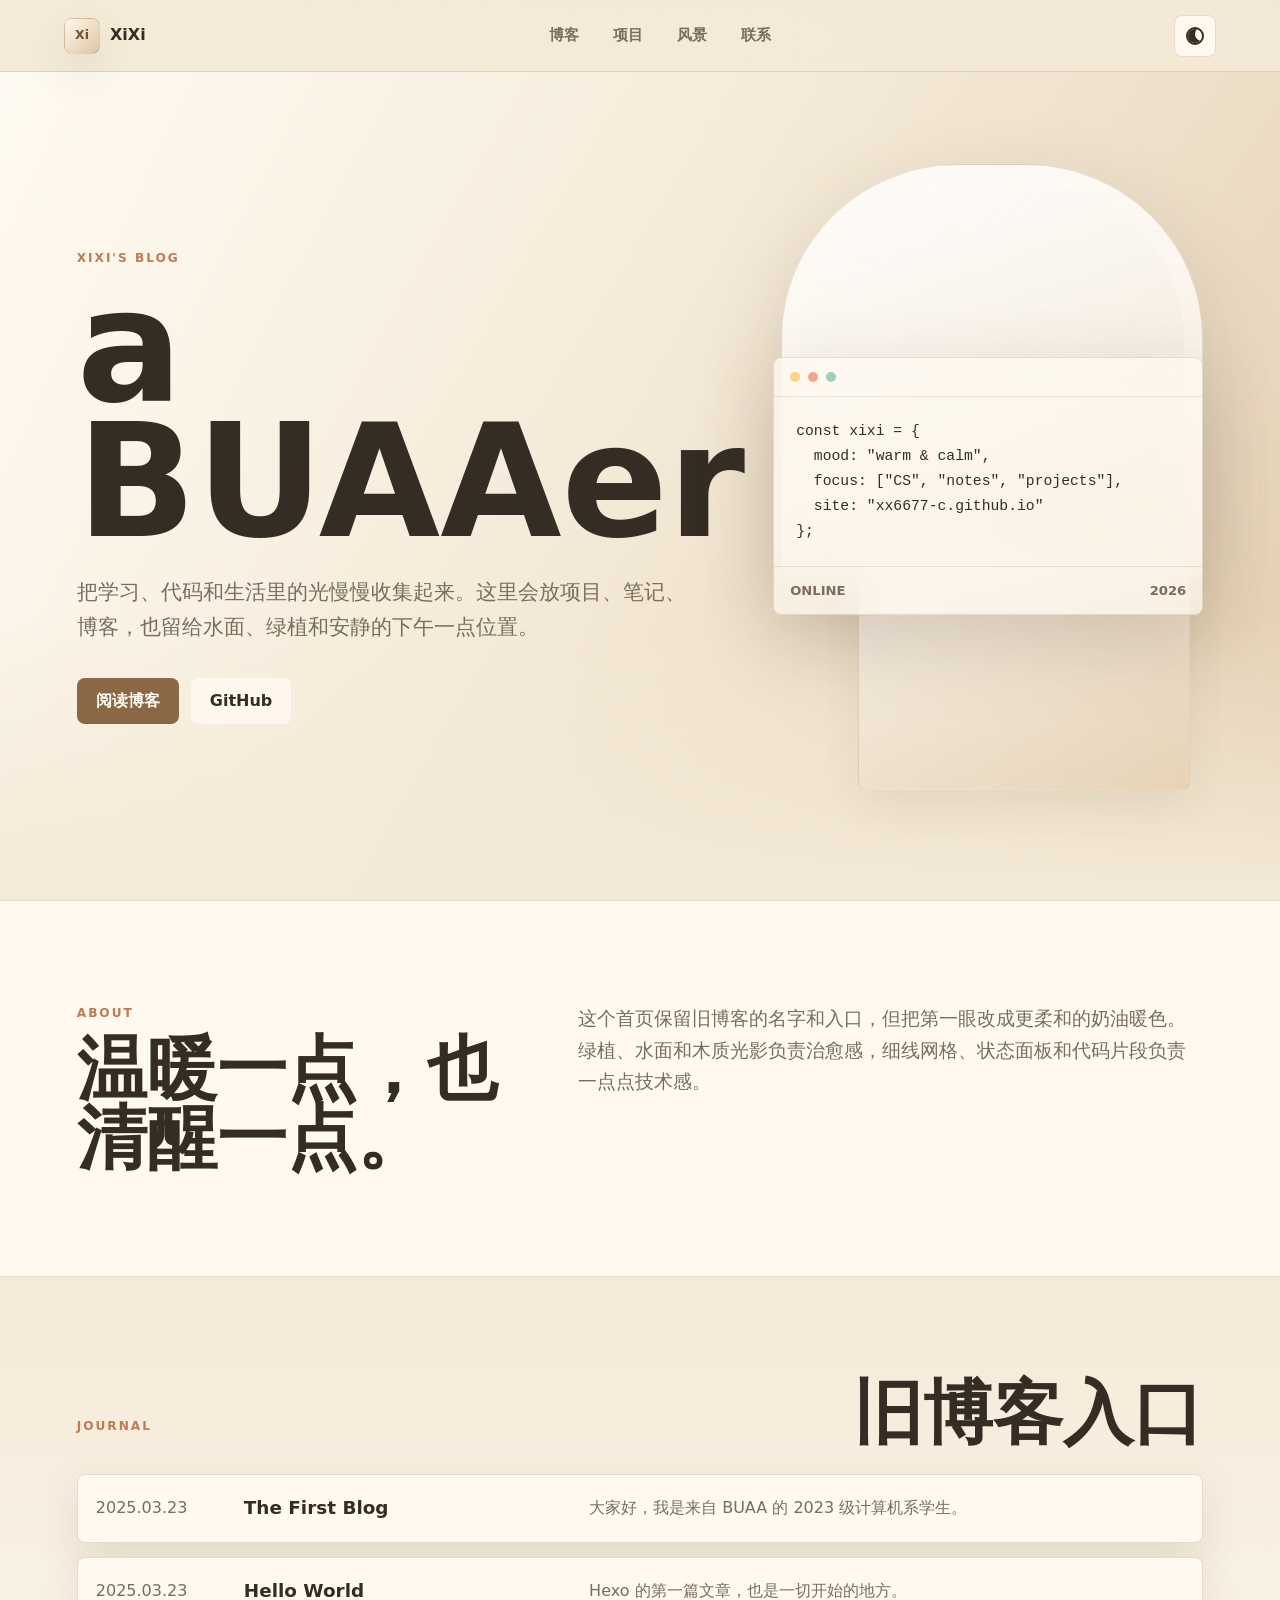
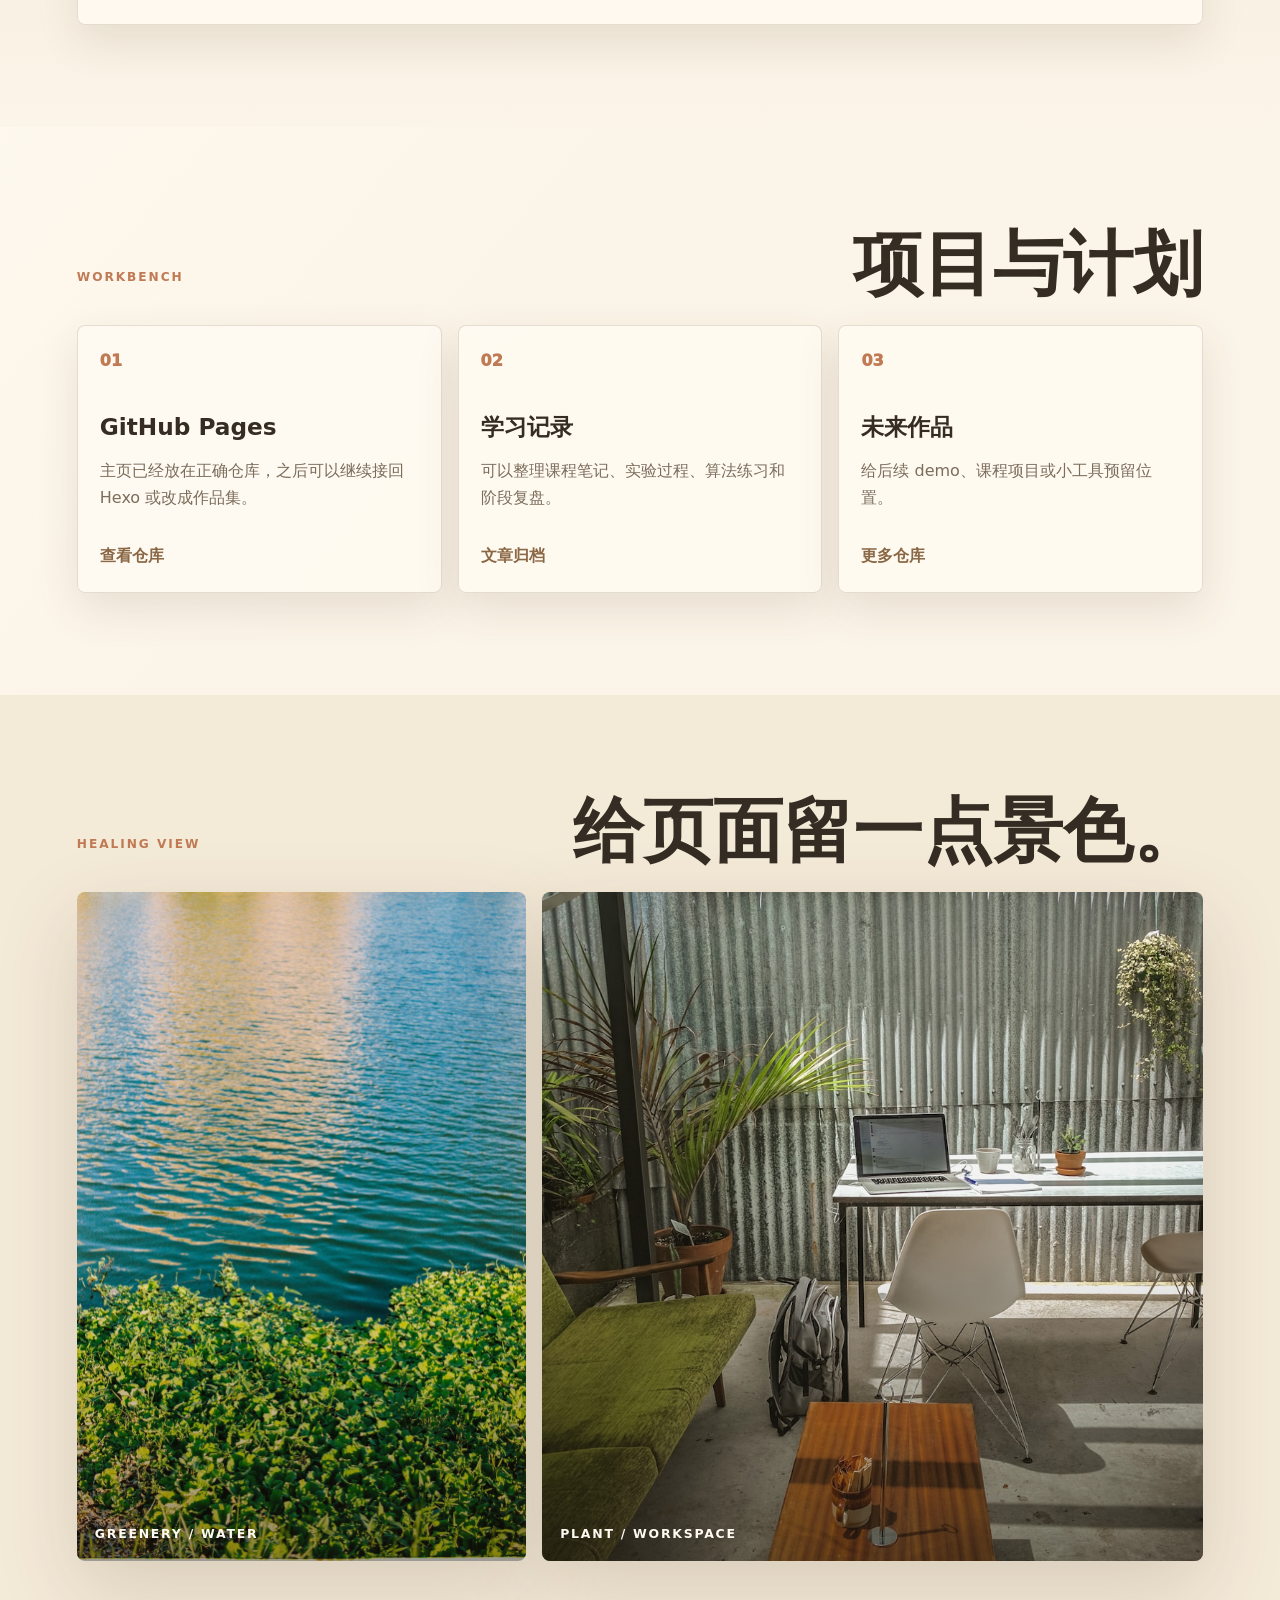
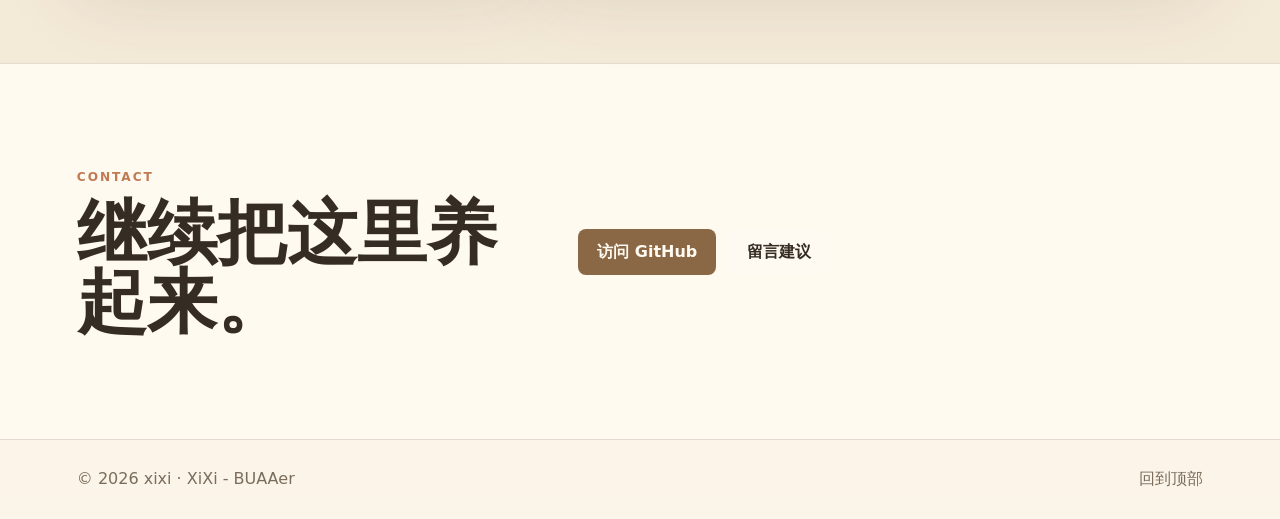
==== commit 9faaa584: "Force light cream homepage theme" ====
--- a/index.html
+++ b/index.html
@@ -17,7 +17,7 @@
     <meta property="og:image" content="https://xx6677-c.github.io/assets/warm-water-garden.jpg" />
     <meta name="theme-color" content="#f4dfbf" />
     <link rel="icon" href="/img/favicon.ico" />
-    <link rel="stylesheet" href="styles.css" />
+    <link rel="stylesheet" href="styles.css?v=cream-20260711-2" />
   </head>
   <body>
     <header class="site-header" aria-label="主导航">
@@ -31,7 +31,7 @@
         <a href="#garden">风景</a>
         <a href="#contact">联系</a>
       </nav>
-      <button class="theme-toggle" type="button" aria-label="切换明暗主题">
+      <button class="theme-toggle" type="button" aria-label="柔和奶油色主题">
         <span aria-hidden="true"></span>
       </button>
     </header>
@@ -161,6 +161,6 @@
       <a href="#top">回到顶部</a>
     </footer>
 
-    <script src="script.js"></script>
+    <script src="script.js?v=cream-20260711-2"></script>
   </body>
 </html>
--- a/styles.css
+++ b/styles.css
@@ -1,35 +1,18 @@
 :root {
   color-scheme: light;
-  --cream: #fff6e8;
-  --cream-deep: #f4dfbf;
-  --milk: #fffaf1;
-  --paper: #fffdf7;
-  --ink: #27302b;
-  --muted: #766f62;
-  --line: rgba(82, 93, 72, 0.18);
-  --sage: #6f8c67;
-  --teal: #247777;
-  --coral: #d97856;
-  --amber: #c9943c;
+  --cream: #f4ead8;
+  --cream-deep: #dfc8aa;
+  --milk: #fbf4e8;
+  --paper: #fffaf1;
+  --ink: #352d24;
+  --muted: #7b6d5c;
+  --line: rgba(126, 103, 76, 0.2);
+  --sage: #9b967c;
+  --teal: #8a6745;
+  --coral: #c07a54;
+  --amber: #b88843;
   --shadow: 0 28px 80px rgba(91, 67, 42, 0.18);
   --soft-shadow: 0 16px 44px rgba(91, 67, 42, 0.12);
-}
-
-[data-theme="dark"] {
-  color-scheme: dark;
-  --cream: #171b18;
-  --cream-deep: #2a241d;
-  --milk: #20251f;
-  --paper: #242a24;
-  --ink: #f7eddc;
-  --muted: #c8bba3;
-  --line: rgba(239, 217, 180, 0.18);
-  --sage: #a2c28e;
-  --teal: #74c7bd;
-  --coral: #f0a080;
-  --amber: #e8c26a;
-  --shadow: 0 30px 90px rgba(0, 0, 0, 0.36);
-  --soft-shadow: 0 16px 48px rgba(0, 0, 0, 0.24);
 }
 
 * {
@@ -44,8 +27,8 @@
   margin: 0;
   min-width: 320px;
   background:
-    radial-gradient(circle at 18% 10%, rgba(217, 120, 86, 0.18), transparent 28rem),
-    radial-gradient(circle at 82% 16%, rgba(111, 140, 103, 0.2), transparent 30rem),
+    linear-gradient(120deg, rgba(255, 255, 255, 0.42), transparent 32rem),
+    linear-gradient(250deg, rgba(223, 200, 170, 0.34), transparent 34rem),
     linear-gradient(180deg, var(--cream), var(--milk));
   color: var(--ink);
   font-family:
@@ -60,8 +43,8 @@
   z-index: -1;
   content: "";
   background-image:
-    linear-gradient(rgba(36, 119, 119, 0.055) 1px, transparent 1px),
-    linear-gradient(90deg, rgba(36, 119, 119, 0.055) 1px, transparent 1px);
+    linear-gradient(rgba(138, 103, 69, 0.045) 1px, transparent 1px),
+    linear-gradient(90deg, rgba(138, 103, 69, 0.045) 1px, transparent 1px);
   background-size: 44px 44px;
   mask-image: linear-gradient(to bottom, black, transparent 72%);
   pointer-events: none;
@@ -110,10 +93,10 @@
   width: 36px;
   height: 36px;
   place-items: center;
-  border: 1px solid rgba(36, 119, 119, 0.28);
-  border-radius: 8px;
-  background: linear-gradient(135deg, var(--teal), var(--sage));
-  color: #fffaf1;
+  border: 1px solid rgba(138, 103, 69, 0.22);
+  border-radius: 8px;
+  background: linear-gradient(135deg, #fff8eb, #dec5a4);
+  color: #6d5238;
   font-size: 0.78rem;
   box-shadow: var(--soft-shadow);
 }
@@ -156,17 +139,45 @@
   box-shadow: inset 7px -2px 0 currentColor;
 }
 
-[data-theme="dark"] .theme-toggle span {
-  box-shadow: inset 0 0 0 currentColor;
-}
-
 .hero {
   position: relative;
   min-height: calc(100vh - 72px);
   overflow: hidden;
   background:
-    linear-gradient(90deg, rgba(39, 48, 43, 0.74), rgba(39, 48, 43, 0.2) 54%, rgba(39, 48, 43, 0.42)),
-    url("/assets/warm-water-garden.jpg") center / cover;
+    linear-gradient(110deg, rgba(255, 250, 241, 0.96), rgba(244, 234, 216, 0.88) 48%, rgba(223, 200, 170, 0.72)),
+    linear-gradient(180deg, #fff8ec, #ead5b7);
+}
+
+.hero::before {
+  position: absolute;
+  inset: clamp(46px, 8vw, 92px) clamp(18px, 6vw, 88px) auto auto;
+  width: min(34vw, 420px);
+  aspect-ratio: 1.02;
+  content: "";
+  border: 1px solid rgba(126, 103, 76, 0.18);
+  border-radius: 42% 42% 8px 8px;
+  background:
+    linear-gradient(180deg, rgba(255, 255, 255, 0.7), rgba(255, 250, 241, 0.2)),
+    linear-gradient(145deg, rgba(255, 255, 255, 0.64), rgba(223, 200, 170, 0.34));
+  box-shadow:
+    inset 0 0 0 18px rgba(255, 250, 241, 0.38),
+    var(--shadow);
+}
+
+.hero::after {
+  position: absolute;
+  right: clamp(18px, 7vw, 118px);
+  bottom: clamp(54px, 9vw, 110px);
+  width: min(28vw, 330px);
+  aspect-ratio: 1.4;
+  content: "";
+  border: 1px solid rgba(126, 103, 76, 0.16);
+  border-radius: 8px;
+  background:
+    linear-gradient(145deg, rgba(255, 255, 255, 0.54), rgba(218, 188, 148, 0.34)),
+    linear-gradient(180deg, rgba(255, 250, 241, 0.76), rgba(223, 200, 170, 0.36));
+  box-shadow: var(--soft-shadow);
+  opacity: 0.72;
 }
 
 .hero-shade {
@@ -178,6 +189,7 @@
 
 .hero-grid {
   position: relative;
+  z-index: 1;
   display: grid;
   grid-template-columns: minmax(0, 1fr) minmax(300px, 430px);
   align-items: center;
@@ -187,8 +199,9 @@
 }
 
 .hero-copy {
-  color: #fffaf1;
-  text-shadow: 0 12px 34px rgba(33, 24, 17, 0.35);
+  max-width: 760px;
+  color: var(--ink);
+  text-shadow: none;
 }
 
 .eyebrow,
@@ -202,7 +215,7 @@
 }
 
 .hero .eyebrow {
-  color: #ffe0b8;
+  color: var(--coral);
 }
 
 h1,
@@ -223,7 +236,7 @@
 .lead {
   max-width: 680px;
   margin-bottom: 34px;
-  color: rgba(255, 250, 241, 0.88);
+  color: var(--muted);
   font-size: clamp(1.05rem, 2vw, 1.34rem);
 }
 
@@ -261,7 +274,7 @@
 }
 
 .hero .button.secondary {
-  color: #fffaf1;
+  color: var(--ink);
   backdrop-filter: blur(12px);
 }
 
@@ -271,10 +284,10 @@
 
 .tech-panel {
   overflow: hidden;
-  border: 1px solid rgba(255, 250, 241, 0.32);
-  border-radius: 8px;
-  background: rgba(255, 250, 241, 0.18);
-  color: #fffaf1;
+  border: 1px solid rgba(126, 103, 76, 0.18);
+  border-radius: 8px;
+  background: rgba(255, 250, 241, 0.66);
+  color: var(--ink);
   box-shadow: var(--shadow);
   backdrop-filter: blur(22px);
 }
@@ -282,7 +295,7 @@
 .panel-top {
   display: flex;
   gap: 8px;
-  border-bottom: 1px solid rgba(255, 250, 241, 0.22);
+  border-bottom: 1px solid rgba(126, 103, 76, 0.16);
   padding: 14px 16px;
 }
 
@@ -317,9 +330,9 @@
   display: flex;
   justify-content: space-between;
   gap: 12px;
-  border-top: 1px solid rgba(255, 250, 241, 0.22);
+  border-top: 1px solid rgba(126, 103, 76, 0.16);
   padding: 13px 16px;
-  color: rgba(255, 250, 241, 0.78);
+  color: var(--muted);
   font-size: 0.82rem;
   font-weight: 800;
   text-transform: uppercase;
@@ -393,7 +406,7 @@
 
 .work {
   background:
-    linear-gradient(130deg, color-mix(in srgb, var(--sage), transparent 84%), transparent 42%),
+    linear-gradient(130deg, rgba(255, 250, 241, 0.64), transparent 42%),
     var(--milk);
 }
 
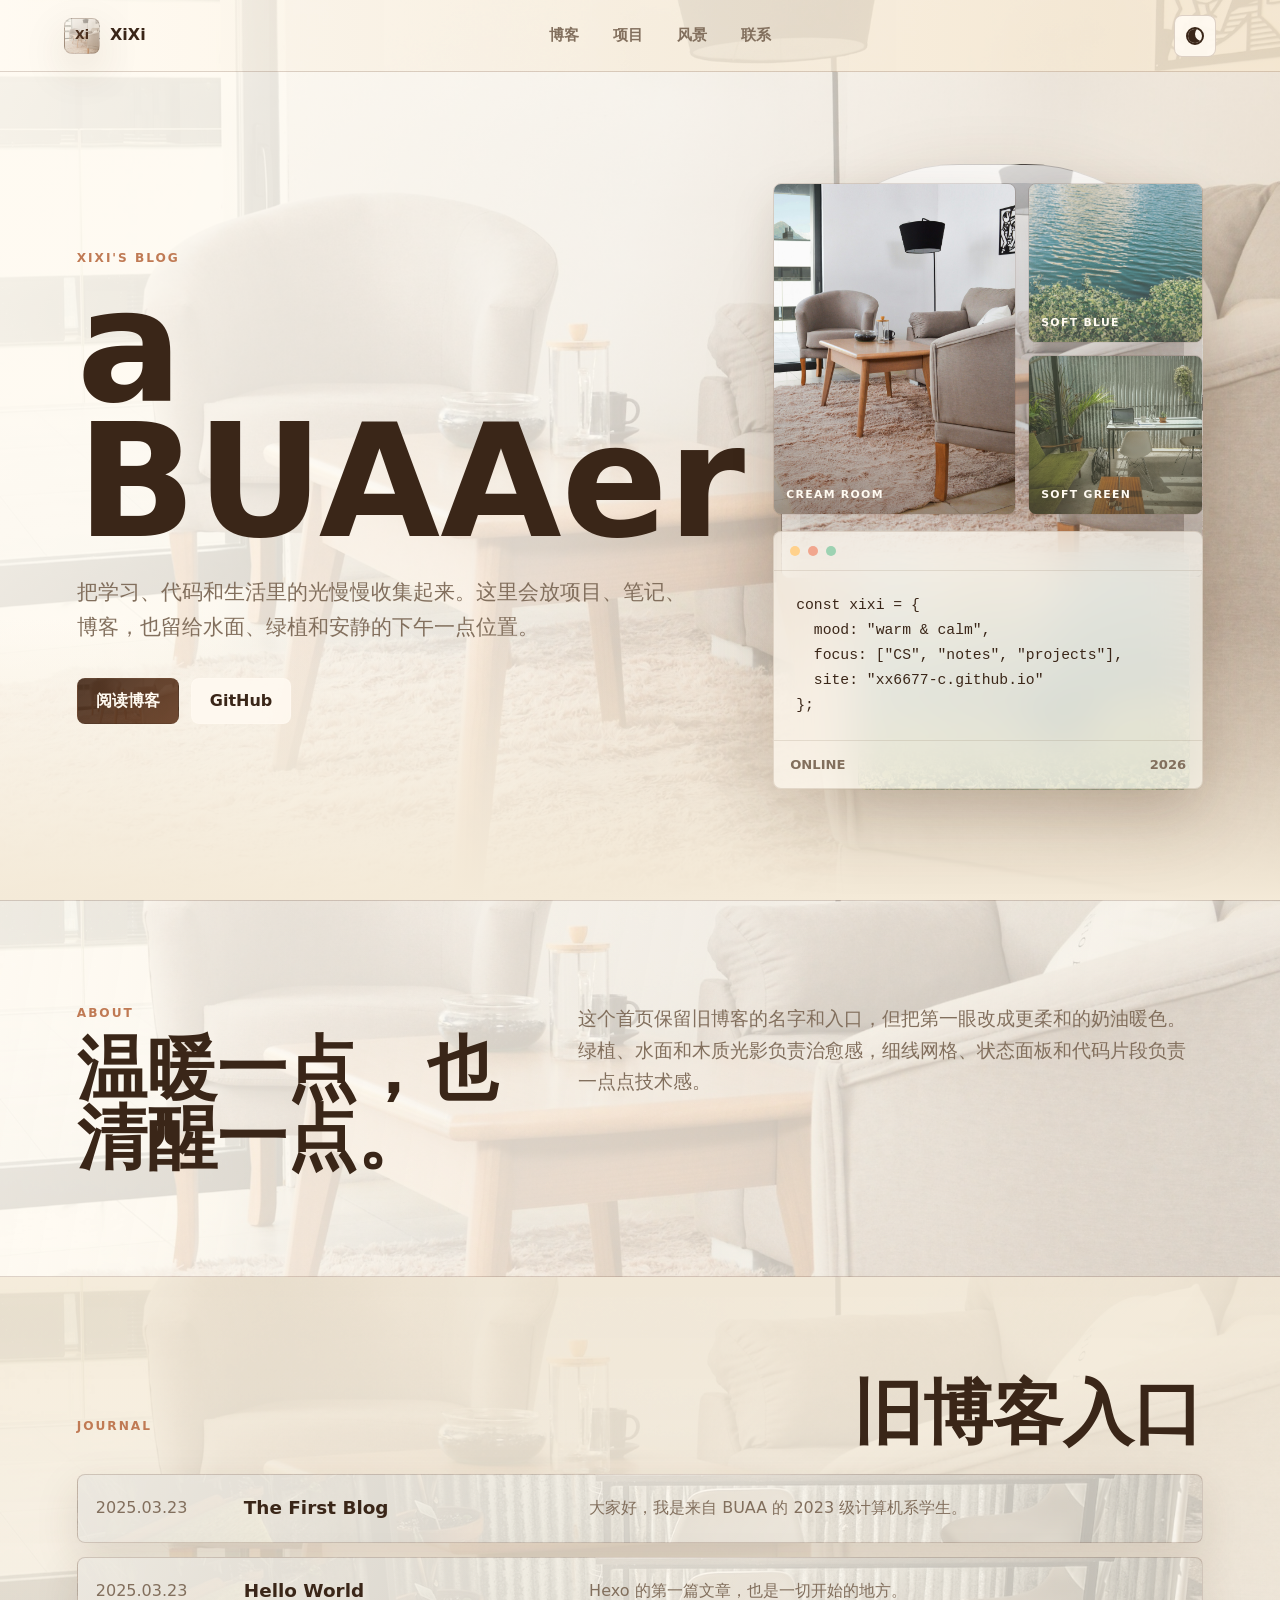
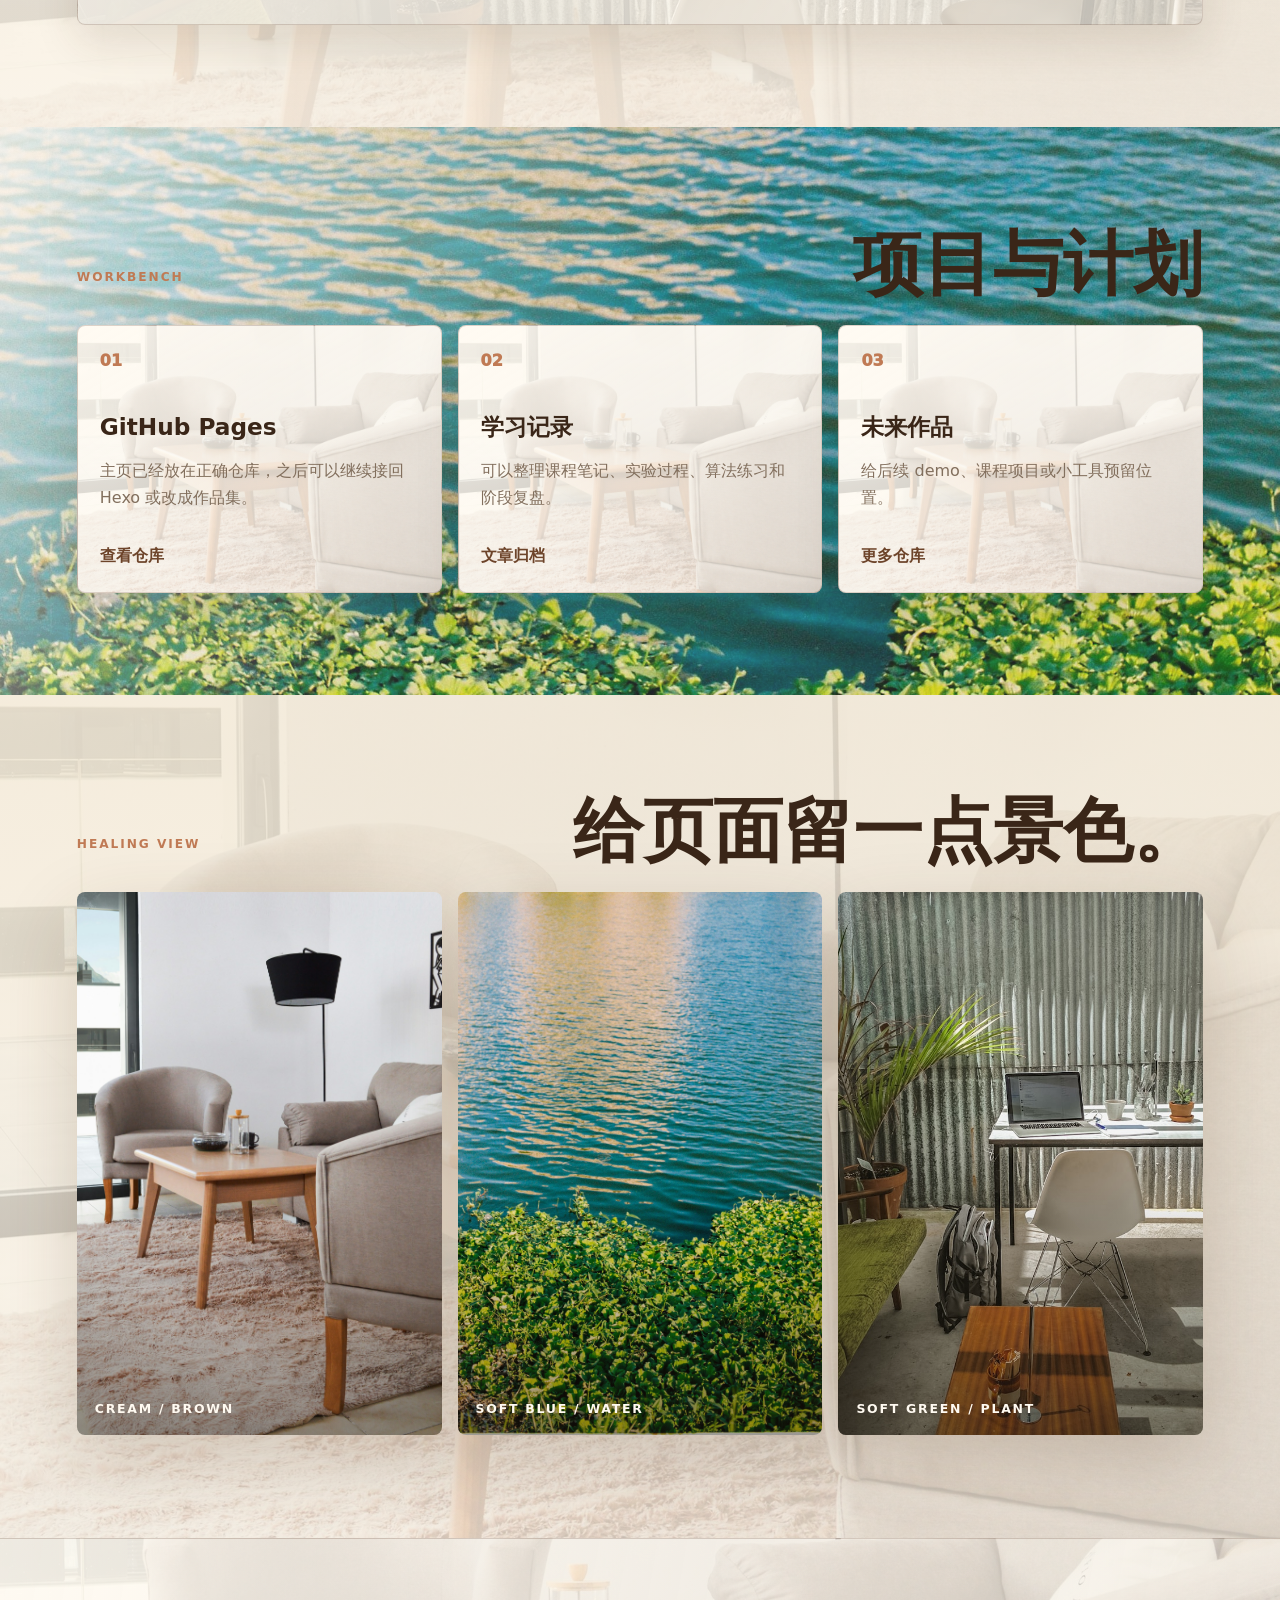
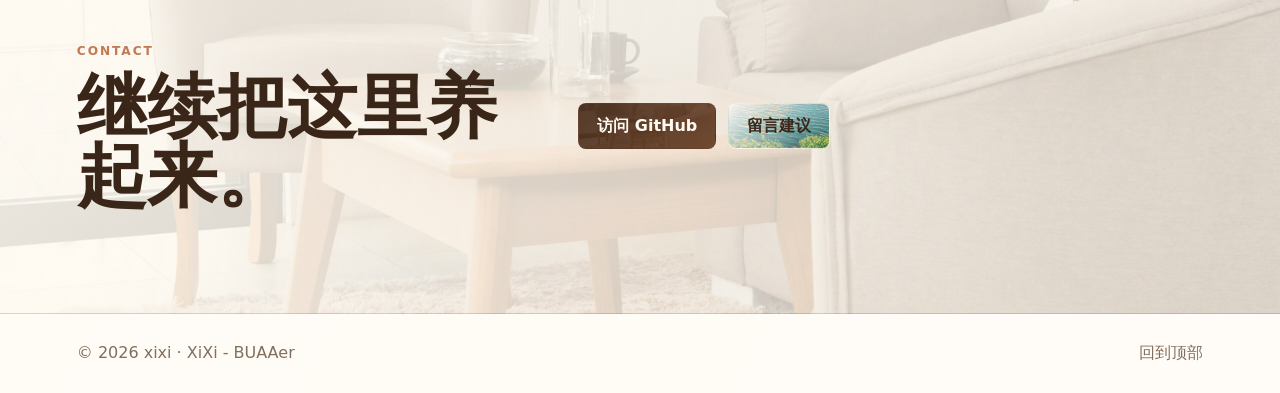
==== commit 37ea9bf4: "Add image-based cream decor accents" ====
--- a/index.html
+++ b/index.html
@@ -14,10 +14,10 @@
       content="a BUAAer 的温暖奶油风个人主页，带一点技术感，也留一点治愈的景色。"
     />
     <meta property="og:type" content="website" />
-    <meta property="og:image" content="https://xx6677-c.github.io/assets/warm-water-garden.jpg" />
+    <meta property="og:image" content="https://xx6677-c.github.io/assets/cream-living-room.jpg" />
     <meta name="theme-color" content="#f4dfbf" />
     <link rel="icon" href="/img/favicon.ico" />
-    <link rel="stylesheet" href="styles.css?v=cream-20260711-2" />
+    <link rel="stylesheet" href="styles.css?v=decor-20260711-1" />
   </head>
   <body>
     <header class="site-header" aria-label="主导航">
@@ -52,22 +52,39 @@
             </div>
           </div>
 
-          <aside class="tech-panel" aria-label="主页状态">
-            <div class="panel-top">
-              <span></span>
-              <span></span>
-              <span></span>
+          <div class="hero-side">
+            <div class="image-mosaic" aria-label="奶油风景图片拼贴">
+              <figure class="mosaic-card main-card">
+                <img src="/assets/cream-living-room.jpg" alt="奶白色温暖客厅空间" />
+                <figcaption>cream room</figcaption>
+              </figure>
+              <figure class="mosaic-card blue-card">
+                <img src="/assets/lakeside-greenery.jpg" alt="浅蓝水面与岸边植物" />
+                <figcaption>soft blue</figcaption>
+              </figure>
+              <figure class="mosaic-card green-card">
+                <img src="/assets/plant-workspace.jpg" alt="浅绿植物与工作桌" />
+                <figcaption>soft green</figcaption>
+              </figure>
             </div>
-            <pre><code>const xixi = {
+
+            <aside class="tech-panel" aria-label="主页状态">
+              <div class="panel-top">
+                <span></span>
+                <span></span>
+                <span></span>
+              </div>
+              <pre><code>const xixi = {
   mood: "warm & calm",
   focus: ["CS", "notes", "projects"],
   site: "xx6677-c.github.io"
 };</code></pre>
-            <div class="signal-row">
-              <span>online</span>
-              <span>2026</span>
-            </div>
-          </aside>
+              <div class="signal-row">
+                <span>online</span>
+                <span>2026</span>
+              </div>
+            </aside>
+          </div>
         </div>
       </section>
 
@@ -134,12 +151,16 @@
         </div>
         <div class="photo-strip">
           <figure>
+            <img src="/assets/cream-living-room.jpg" alt="奶白色温暖室内空间" />
+            <figcaption>cream / brown</figcaption>
+          </figure>
+          <figure>
             <img src="/assets/lakeside-greenery.jpg" alt="水面旁的绿色植物" />
-            <figcaption>greenery / water</figcaption>
+            <figcaption>soft blue / water</figcaption>
           </figure>
           <figure>
             <img src="/assets/plant-workspace.jpg" alt="带绿植的工作桌" />
-            <figcaption>plant / workspace</figcaption>
+            <figcaption>soft green / plant</figcaption>
           </figure>
         </div>
       </section>
@@ -161,6 +182,6 @@
       <a href="#top">回到顶部</a>
     </footer>
 
-    <script src="script.js?v=cream-20260711-2"></script>
+    <script src="script.js?v=decor-20260711-1"></script>
   </body>
 </html>
--- a/styles.css
+++ b/styles.css
@@ -4,15 +4,17 @@
   --cream-deep: #dfc8aa;
   --milk: #fbf4e8;
   --paper: #fffaf1;
-  --ink: #352d24;
-  --muted: #7b6d5c;
-  --line: rgba(126, 103, 76, 0.2);
-  --sage: #9b967c;
-  --teal: #8a6745;
+  --ink: #3a2618;
+  --muted: #826f5d;
+  --line: rgba(89, 54, 31, 0.2);
+  --sage: #aac4a7;
+  --sky: #b9d7df;
+  --teal: #6d442a;
   --coral: #c07a54;
   --amber: #b88843;
-  --shadow: 0 28px 80px rgba(91, 67, 42, 0.18);
-  --soft-shadow: 0 16px 44px rgba(91, 67, 42, 0.12);
+  --brown: #4a2f1e;
+  --shadow: 0 28px 80px rgba(73, 43, 22, 0.2);
+  --soft-shadow: 0 16px 44px rgba(73, 43, 22, 0.13);
 }
 
 * {
@@ -27,9 +29,8 @@
   margin: 0;
   min-width: 320px;
   background:
-    linear-gradient(120deg, rgba(255, 255, 255, 0.42), transparent 32rem),
-    linear-gradient(250deg, rgba(223, 200, 170, 0.34), transparent 34rem),
-    linear-gradient(180deg, var(--cream), var(--milk));
+    linear-gradient(120deg, rgba(255, 250, 241, 0.88), rgba(255, 250, 241, 0.52)),
+    url("/assets/cream-living-room.jpg") center top / cover fixed;
   color: var(--ink);
   font-family:
     Inter, ui-sans-serif, system-ui, -apple-system, BlinkMacSystemFont, "Segoe UI",
@@ -43,8 +44,8 @@
   z-index: -1;
   content: "";
   background-image:
-    linear-gradient(rgba(138, 103, 69, 0.045) 1px, transparent 1px),
-    linear-gradient(90deg, rgba(138, 103, 69, 0.045) 1px, transparent 1px);
+    linear-gradient(rgba(74, 47, 30, 0.045) 1px, transparent 1px),
+    linear-gradient(90deg, rgba(74, 47, 30, 0.045) 1px, transparent 1px);
   background-size: 44px 44px;
   mask-image: linear-gradient(to bottom, black, transparent 72%);
   pointer-events: none;
@@ -71,7 +72,9 @@
   min-height: 72px;
   padding: 14px clamp(18px, 5vw, 72px);
   border-bottom: 1px solid var(--line);
-  background: color-mix(in srgb, var(--cream), transparent 12%);
+  background:
+    linear-gradient(90deg, rgba(255, 250, 241, 0.92), rgba(246, 231, 207, 0.9)),
+    url("/assets/cream-living-room.jpg") center 18% / cover;
   backdrop-filter: blur(18px);
 }
 
@@ -93,10 +96,12 @@
   width: 36px;
   height: 36px;
   place-items: center;
-  border: 1px solid rgba(138, 103, 69, 0.22);
-  border-radius: 8px;
-  background: linear-gradient(135deg, #fff8eb, #dec5a4);
-  color: #6d5238;
+  border: 1px solid rgba(74, 47, 30, 0.18);
+  border-radius: 8px;
+  background:
+    linear-gradient(135deg, rgba(255, 250, 241, 0.74), rgba(222, 197, 164, 0.48)),
+    url("/assets/cream-living-room.jpg") center / cover;
+  color: var(--brown);
   font-size: 0.78rem;
   box-shadow: var(--soft-shadow);
 }
@@ -144,8 +149,8 @@
   min-height: calc(100vh - 72px);
   overflow: hidden;
   background:
-    linear-gradient(110deg, rgba(255, 250, 241, 0.96), rgba(244, 234, 216, 0.88) 48%, rgba(223, 200, 170, 0.72)),
-    linear-gradient(180deg, #fff8ec, #ead5b7);
+    linear-gradient(105deg, rgba(255, 250, 241, 0.94), rgba(255, 250, 241, 0.82) 45%, rgba(238, 214, 183, 0.5)),
+    url("/assets/cream-living-room.jpg") center / cover;
 }
 
 .hero::before {
@@ -157,8 +162,8 @@
   border: 1px solid rgba(126, 103, 76, 0.18);
   border-radius: 42% 42% 8px 8px;
   background:
-    linear-gradient(180deg, rgba(255, 255, 255, 0.7), rgba(255, 250, 241, 0.2)),
-    linear-gradient(145deg, rgba(255, 255, 255, 0.64), rgba(223, 200, 170, 0.34));
+    linear-gradient(180deg, rgba(255, 255, 255, 0.72), rgba(255, 250, 241, 0.18)),
+    url("/assets/cream-living-room.jpg") center / cover;
   box-shadow:
     inset 0 0 0 18px rgba(255, 250, 241, 0.38),
     var(--shadow);
@@ -174,9 +179,10 @@
   border: 1px solid rgba(126, 103, 76, 0.16);
   border-radius: 8px;
   background:
-    linear-gradient(145deg, rgba(255, 255, 255, 0.54), rgba(218, 188, 148, 0.34)),
-    linear-gradient(180deg, rgba(255, 250, 241, 0.76), rgba(223, 200, 170, 0.36));
+    linear-gradient(145deg, rgba(255, 250, 241, 0.44), rgba(185, 215, 223, 0.34)),
+    url("/assets/lakeside-greenery.jpg") center / cover;
   box-shadow: var(--soft-shadow);
+  filter: saturate(0.58) sepia(0.1) brightness(1.08);
   opacity: 0.72;
 }
 
@@ -259,12 +265,16 @@
 }
 
 .button.primary {
-  background: var(--teal);
+  background:
+    linear-gradient(135deg, rgba(74, 47, 30, 0.94), rgba(109, 68, 42, 0.9)),
+    url("/assets/cream-living-room.jpg") center / cover;
   color: #fffaf1;
 }
 
 .button.primary:hover {
-  background: color-mix(in srgb, var(--teal), #000 14%);
+  background:
+    linear-gradient(135deg, rgba(58, 38, 24, 0.96), rgba(109, 68, 42, 0.94)),
+    url("/assets/cream-living-room.jpg") center / cover;
 }
 
 .button.secondary {
@@ -290,6 +300,78 @@
   color: var(--ink);
   box-shadow: var(--shadow);
   backdrop-filter: blur(22px);
+}
+
+.hero-side {
+  display: grid;
+  gap: 16px;
+}
+
+.image-mosaic {
+  display: grid;
+  grid-template-columns: 1fr 0.72fr;
+  grid-template-rows: 160px 160px;
+  gap: 12px;
+}
+
+.mosaic-card {
+  position: relative;
+  min-height: 0;
+  margin: 0;
+  overflow: hidden;
+  border: 1px solid rgba(74, 47, 30, 0.16);
+  border-radius: 8px;
+  box-shadow: var(--soft-shadow);
+}
+
+.mosaic-card img {
+  width: 100%;
+  height: 100%;
+  object-fit: cover;
+}
+
+.mosaic-card::after {
+  position: absolute;
+  inset: 0;
+  content: "";
+  background: linear-gradient(to top, rgba(74, 47, 30, 0.4), transparent 50%);
+}
+
+.mosaic-card figcaption {
+  position: absolute;
+  left: 12px;
+  bottom: 10px;
+  z-index: 1;
+  color: #fffaf1;
+  font-size: 0.68rem;
+  font-weight: 900;
+  letter-spacing: 0.12em;
+  text-transform: uppercase;
+}
+
+.main-card {
+  grid-row: 1 / span 2;
+}
+
+.blue-card img {
+  filter: saturate(0.58) sepia(0.08) brightness(1.08);
+}
+
+.blue-card::before,
+.green-card::before {
+  position: absolute;
+  inset: 0;
+  z-index: 1;
+  content: "";
+  pointer-events: none;
+}
+
+.blue-card::before {
+  background: rgba(185, 215, 223, 0.24);
+}
+
+.green-card::before {
+  background: rgba(170, 196, 167, 0.2);
 }
 
 .panel-top {
@@ -350,7 +432,9 @@
   align-items: start;
   border-top: 1px solid var(--line);
   border-bottom: 1px solid var(--line);
-  background: color-mix(in srgb, var(--paper), transparent 6%);
+  background:
+    linear-gradient(100deg, rgba(255, 250, 241, 0.9), rgba(251, 244, 232, 0.72)),
+    url("/assets/cream-living-room.jpg") center / cover;
 }
 
 .section-heading {
@@ -374,7 +458,9 @@
 }
 
 .journal {
-  background: linear-gradient(180deg, var(--cream), var(--milk));
+  background:
+    linear-gradient(180deg, rgba(244, 234, 216, 0.92), rgba(251, 244, 232, 0.88)),
+    url("/assets/cream-living-room.jpg") center / cover;
 }
 
 .journal-list {
@@ -390,7 +476,9 @@
   border: 1px solid var(--line);
   border-radius: 8px;
   padding: 18px;
-  background: color-mix(in srgb, var(--paper), transparent 8%);
+  background:
+    linear-gradient(120deg, rgba(255, 250, 241, 0.92), rgba(255, 250, 241, 0.72)),
+    url("/assets/plant-workspace.jpg") center / cover;
   box-shadow: var(--soft-shadow);
 }
 
@@ -406,8 +494,8 @@
 
 .work {
   background:
-    linear-gradient(130deg, rgba(255, 250, 241, 0.64), transparent 42%),
-    var(--milk);
+    linear-gradient(130deg, rgba(255, 250, 241, 0.86), rgba(185, 215, 223, 0.18) 46%, rgba(170, 196, 167, 0.16)),
+    url("/assets/lakeside-greenery.jpg") center / cover;
 }
 
 .work-grid {
@@ -423,7 +511,9 @@
   border: 1px solid var(--line);
   border-radius: 8px;
   padding: 22px;
-  background: color-mix(in srgb, var(--paper), transparent 4%);
+  background:
+    linear-gradient(150deg, rgba(255, 250, 241, 0.92), rgba(255, 250, 241, 0.72)),
+    url("/assets/cream-living-room.jpg") center / cover;
   box-shadow: var(--soft-shadow);
 }
 
@@ -448,12 +538,14 @@
 }
 
 .garden {
-  background: var(--cream);
+  background:
+    linear-gradient(180deg, rgba(244, 234, 216, 0.88), rgba(251, 244, 232, 0.76)),
+    url("/assets/cream-living-room.jpg") center / cover;
 }
 
 .photo-strip {
   display: grid;
-  grid-template-columns: minmax(0, 0.68fr) minmax(0, 1fr);
+  grid-template-columns: repeat(3, minmax(0, 1fr));
   gap: 16px;
 }
 
@@ -496,7 +588,9 @@
 }
 
 .contact .button.secondary {
-  background: var(--paper);
+  background:
+    linear-gradient(135deg, rgba(255, 250, 241, 0.92), rgba(185, 215, 223, 0.18)),
+    url("/assets/lakeside-greenery.jpg") center / cover;
 }
 
 .site-footer {
@@ -564,6 +658,14 @@
     display: none;
   }
 
+  .image-mosaic {
+    grid-template-rows: 150px;
+  }
+
+  .main-card {
+    grid-row: auto;
+  }
+
   .site-footer {
     align-items: flex-start;
     flex-direction: column;
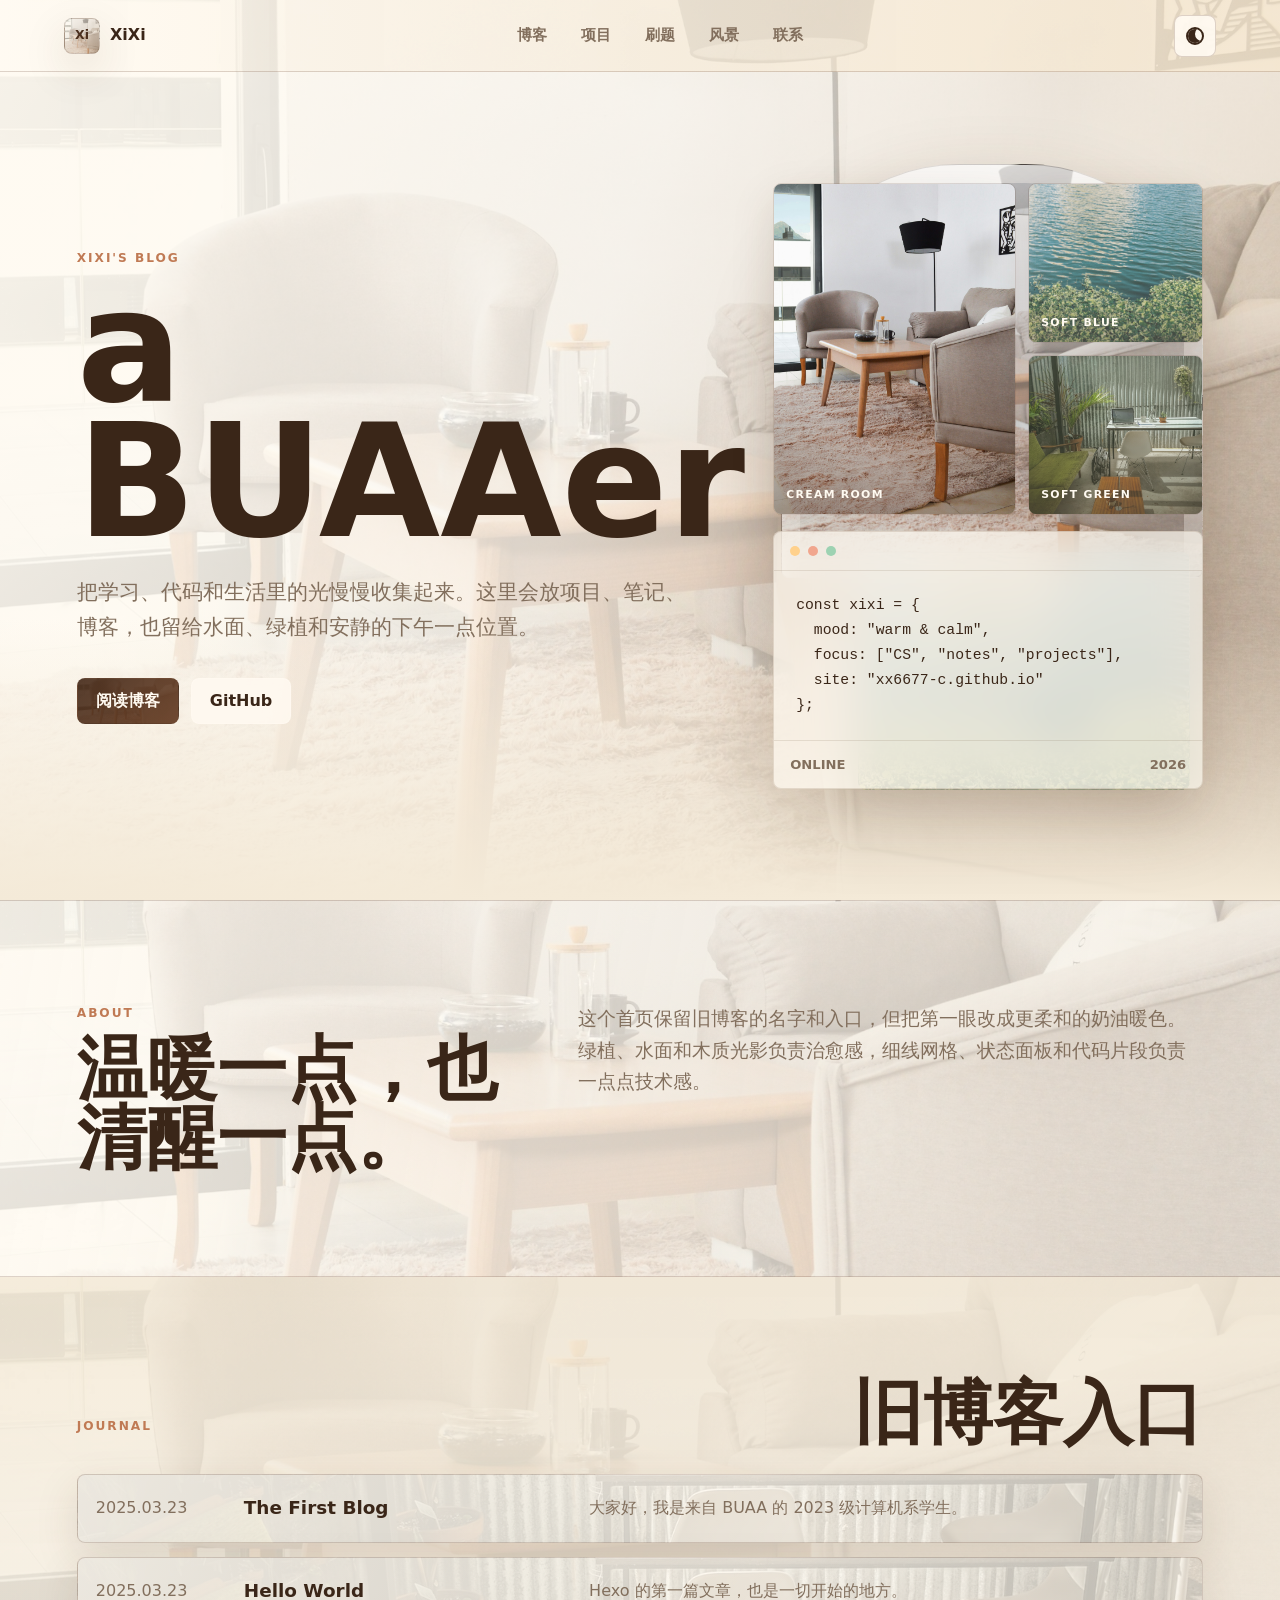
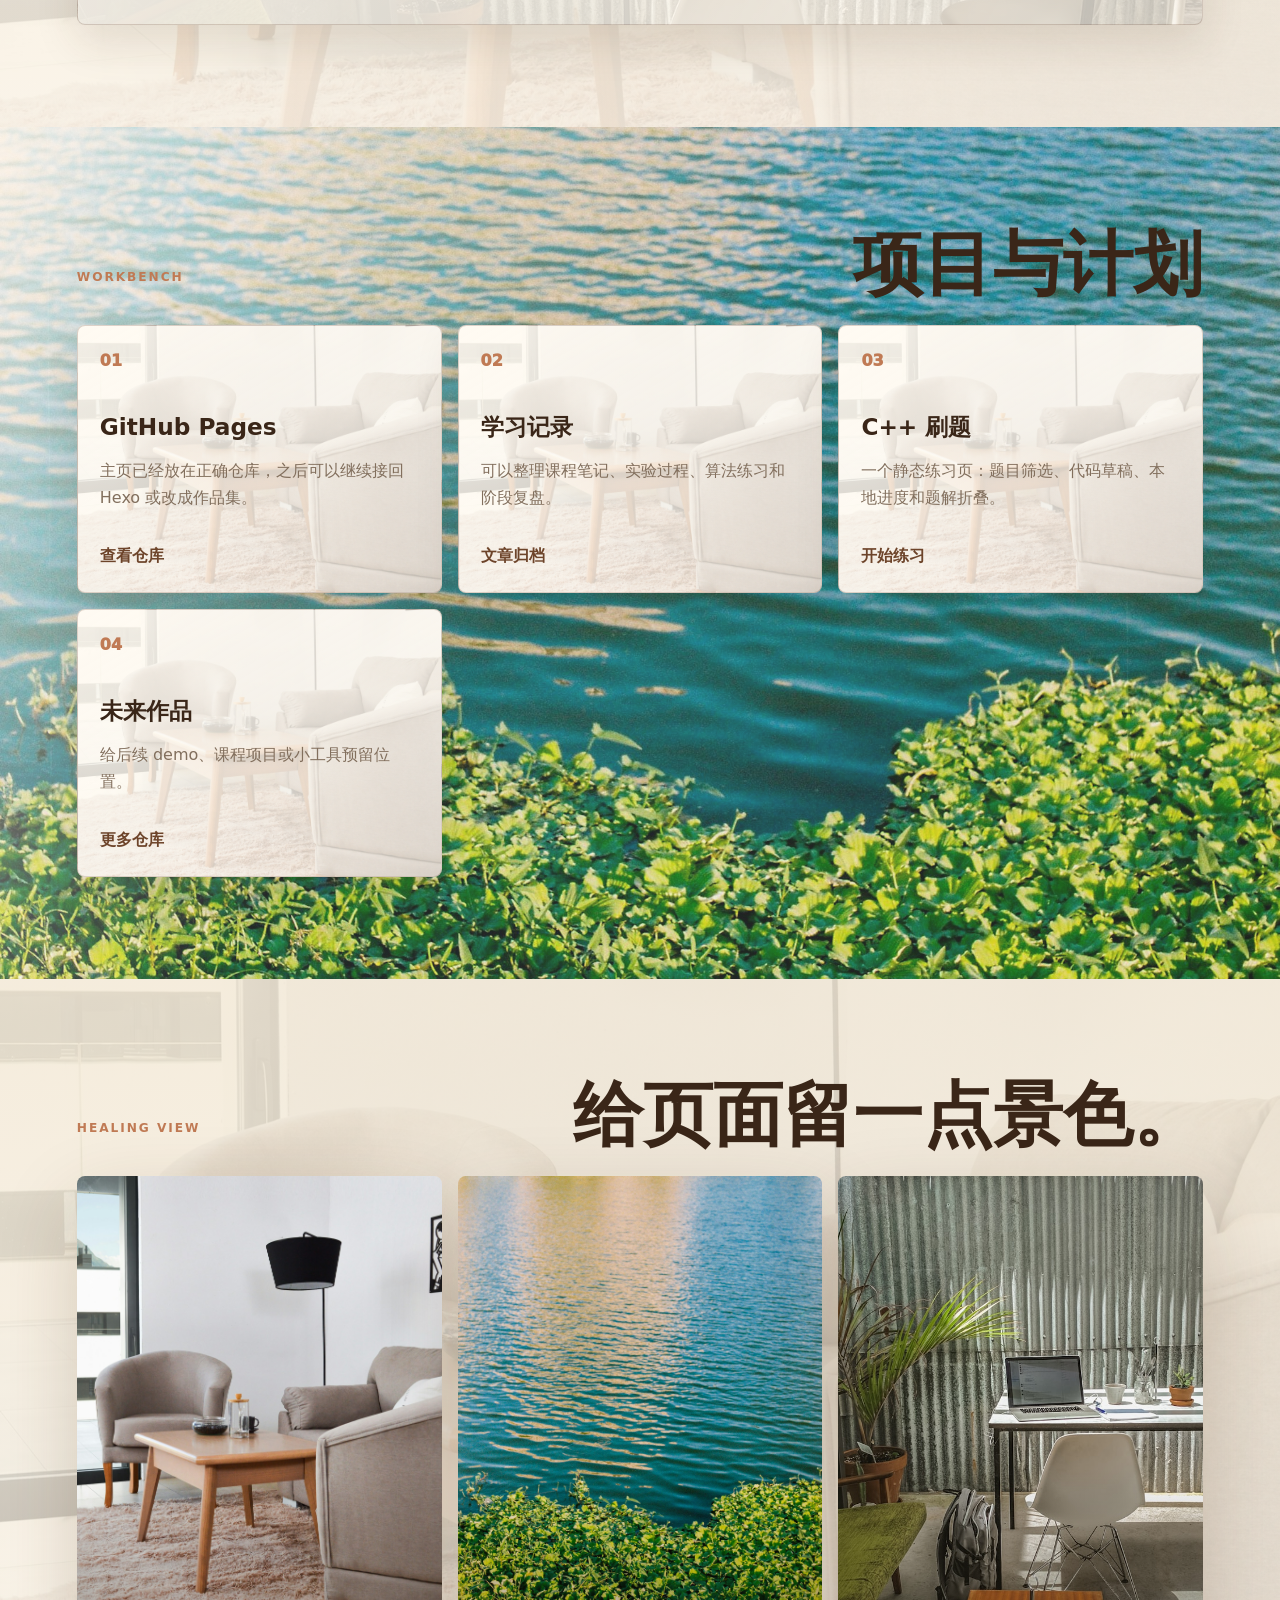
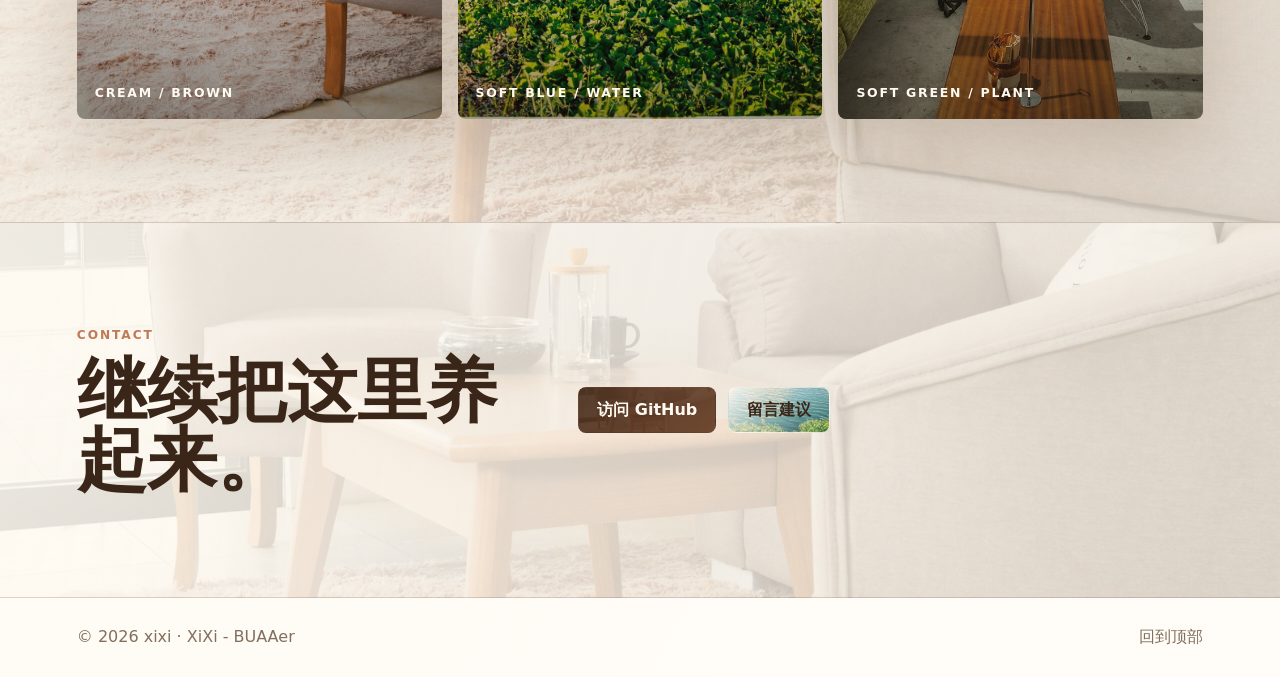
==== commit eebc06ca: "Add static C++ practice workspace" ====
--- a/index.html
+++ b/index.html
@@ -17,7 +17,7 @@
     <meta property="og:image" content="https://xx6677-c.github.io/assets/cream-living-room.jpg" />
     <meta name="theme-color" content="#f4dfbf" />
     <link rel="icon" href="/img/favicon.ico" />
-    <link rel="stylesheet" href="styles.css?v=decor-20260711-1" />
+    <link rel="stylesheet" href="styles.css?v=night-20260711-1" />
   </head>
   <body>
     <header class="site-header" aria-label="主导航">
@@ -28,10 +28,11 @@
       <nav class="nav-links" aria-label="页面导航">
         <a href="#journal">博客</a>
         <a href="#work">项目</a>
+        <a href="/practice/">刷题</a>
         <a href="#garden">风景</a>
         <a href="#contact">联系</a>
       </nav>
-      <button class="theme-toggle" type="button" aria-label="柔和奶油色主题">
+      <button class="theme-toggle" type="button" aria-label="切换日间和夜间模式">
         <span aria-hidden="true"></span>
       </button>
     </header>
@@ -137,6 +138,12 @@
           </article>
           <article class="work-card">
             <span class="work-number">03</span>
+            <h3>C++ 刷题</h3>
+            <p>一个静态练习页：题目筛选、代码草稿、本地进度和题解折叠。</p>
+            <a href="/practice/">开始练习</a>
+          </article>
+          <article class="work-card">
+            <span class="work-number">04</span>
             <h3>未来作品</h3>
             <p>给后续 demo、课程项目或小工具预留位置。</p>
             <a href="https://github.com/xx6677-c?tab=repositories">更多仓库</a>
@@ -182,6 +189,6 @@
       <a href="#top">回到顶部</a>
     </footer>
 
-    <script src="script.js?v=decor-20260711-1"></script>
+    <script src="script.js?v=night-20260711-1"></script>
   </body>
 </html>
--- a/styles.css
+++ b/styles.css
@@ -17,6 +17,25 @@
   --soft-shadow: 0 16px 44px rgba(73, 43, 22, 0.13);
 }
 
+[data-theme="dark"] {
+  color-scheme: dark;
+  --cream: #17120f;
+  --cream-deep: #261b14;
+  --milk: #1f1712;
+  --paper: #2a2019;
+  --ink: #f2e5d2;
+  --muted: #c6ad94;
+  --line: rgba(240, 222, 196, 0.16);
+  --sage: #93aa8f;
+  --sky: #8eb4bd;
+  --teal: #d2aa7d;
+  --coral: #d79472;
+  --amber: #d8b86e;
+  --brown: #130d0a;
+  --shadow: 0 32px 86px rgba(0, 0, 0, 0.42);
+  --soft-shadow: 0 18px 52px rgba(0, 0, 0, 0.3);
+}
+
 * {
   box-sizing: border-box;
 }
@@ -36,6 +55,12 @@
     Inter, ui-sans-serif, system-ui, -apple-system, BlinkMacSystemFont, "Segoe UI",
     "Microsoft YaHei", sans-serif;
   line-height: 1.65;
+}
+
+[data-theme="dark"] body {
+  background:
+    linear-gradient(120deg, rgba(19, 13, 10, 0.9), rgba(31, 23, 18, 0.84)),
+    url("/assets/cream-living-room.jpg") center top / cover fixed;
 }
 
 body::before {
@@ -78,6 +103,12 @@
   backdrop-filter: blur(18px);
 }
 
+[data-theme="dark"] .site-header {
+  background:
+    linear-gradient(90deg, rgba(23, 18, 15, 0.92), rgba(42, 32, 25, 0.9)),
+    url("/assets/cream-living-room.jpg") center 18% / cover;
+}
+
 .brand,
 .nav-links,
 .hero-actions,
@@ -144,12 +175,22 @@
   box-shadow: inset 7px -2px 0 currentColor;
 }
 
+[data-theme="dark"] .theme-toggle span {
+  box-shadow: inset 0 0 0 currentColor;
+}
+
 .hero {
   position: relative;
   min-height: calc(100vh - 72px);
   overflow: hidden;
   background:
     linear-gradient(105deg, rgba(255, 250, 241, 0.94), rgba(255, 250, 241, 0.82) 45%, rgba(238, 214, 183, 0.5)),
+    url("/assets/cream-living-room.jpg") center / cover;
+}
+
+[data-theme="dark"] .hero {
+  background:
+    linear-gradient(105deg, rgba(19, 13, 10, 0.92), rgba(31, 23, 18, 0.82) 48%, rgba(83, 57, 38, 0.48)),
     url("/assets/cream-living-room.jpg") center / cover;
 }
 
@@ -169,6 +210,13 @@
     var(--shadow);
 }
 
+[data-theme="dark"] .hero::before {
+  background:
+    linear-gradient(180deg, rgba(255, 239, 214, 0.24), rgba(19, 13, 10, 0.36)),
+    url("/assets/cream-living-room.jpg") center / cover;
+  filter: brightness(0.72) saturate(0.78);
+}
+
 .hero::after {
   position: absolute;
   right: clamp(18px, 7vw, 118px);
@@ -186,6 +234,13 @@
   opacity: 0.72;
 }
 
+[data-theme="dark"] .hero::after {
+  background:
+    linear-gradient(145deg, rgba(19, 13, 10, 0.32), rgba(142, 180, 189, 0.2)),
+    url("/assets/lakeside-greenery.jpg") center / cover;
+  filter: saturate(0.42) sepia(0.12) brightness(0.68);
+}
+
 .hero-shade {
   position: absolute;
   inset: auto 0 0;
@@ -300,6 +355,10 @@
   color: var(--ink);
   box-shadow: var(--shadow);
   backdrop-filter: blur(22px);
+}
+
+[data-theme="dark"] .tech-panel {
+  background: rgba(42, 32, 25, 0.72);
 }
 
 .hero-side {
@@ -437,6 +496,13 @@
     url("/assets/cream-living-room.jpg") center / cover;
 }
 
+[data-theme="dark"] .intro,
+[data-theme="dark"] .contact {
+  background:
+    linear-gradient(100deg, rgba(42, 32, 25, 0.9), rgba(31, 23, 18, 0.78)),
+    url("/assets/cream-living-room.jpg") center / cover;
+}
+
 .section-heading {
   display: flex;
   align-items: end;
@@ -463,6 +529,12 @@
     url("/assets/cream-living-room.jpg") center / cover;
 }
 
+[data-theme="dark"] .journal {
+  background:
+    linear-gradient(180deg, rgba(23, 18, 15, 0.94), rgba(31, 23, 18, 0.88)),
+    url("/assets/cream-living-room.jpg") center / cover;
+}
+
 .journal-list {
   display: grid;
   gap: 14px;
@@ -482,6 +554,12 @@
   box-shadow: var(--soft-shadow);
 }
 
+[data-theme="dark"] .journal-item {
+  background:
+    linear-gradient(120deg, rgba(42, 32, 25, 0.92), rgba(31, 23, 18, 0.78)),
+    url("/assets/plant-workspace.jpg") center / cover;
+}
+
 .journal-item span,
 .journal-item em {
   color: var(--muted);
@@ -495,6 +573,12 @@
 .work {
   background:
     linear-gradient(130deg, rgba(255, 250, 241, 0.86), rgba(185, 215, 223, 0.18) 46%, rgba(170, 196, 167, 0.16)),
+    url("/assets/lakeside-greenery.jpg") center / cover;
+}
+
+[data-theme="dark"] .work {
+  background:
+    linear-gradient(130deg, rgba(23, 18, 15, 0.9), rgba(142, 180, 189, 0.12) 46%, rgba(147, 170, 143, 0.12)),
     url("/assets/lakeside-greenery.jpg") center / cover;
 }
 
@@ -517,6 +601,12 @@
   box-shadow: var(--soft-shadow);
 }
 
+[data-theme="dark"] .work-card {
+  background:
+    linear-gradient(150deg, rgba(42, 32, 25, 0.94), rgba(31, 23, 18, 0.78)),
+    url("/assets/cream-living-room.jpg") center / cover;
+}
+
 .work-number {
   color: var(--coral);
   font-weight: 950;
@@ -540,6 +630,12 @@
 .garden {
   background:
     linear-gradient(180deg, rgba(244, 234, 216, 0.88), rgba(251, 244, 232, 0.76)),
+    url("/assets/cream-living-room.jpg") center / cover;
+}
+
+[data-theme="dark"] .garden {
+  background:
+    linear-gradient(180deg, rgba(23, 18, 15, 0.9), rgba(31, 23, 18, 0.78)),
     url("/assets/cream-living-room.jpg") center / cover;
 }
 
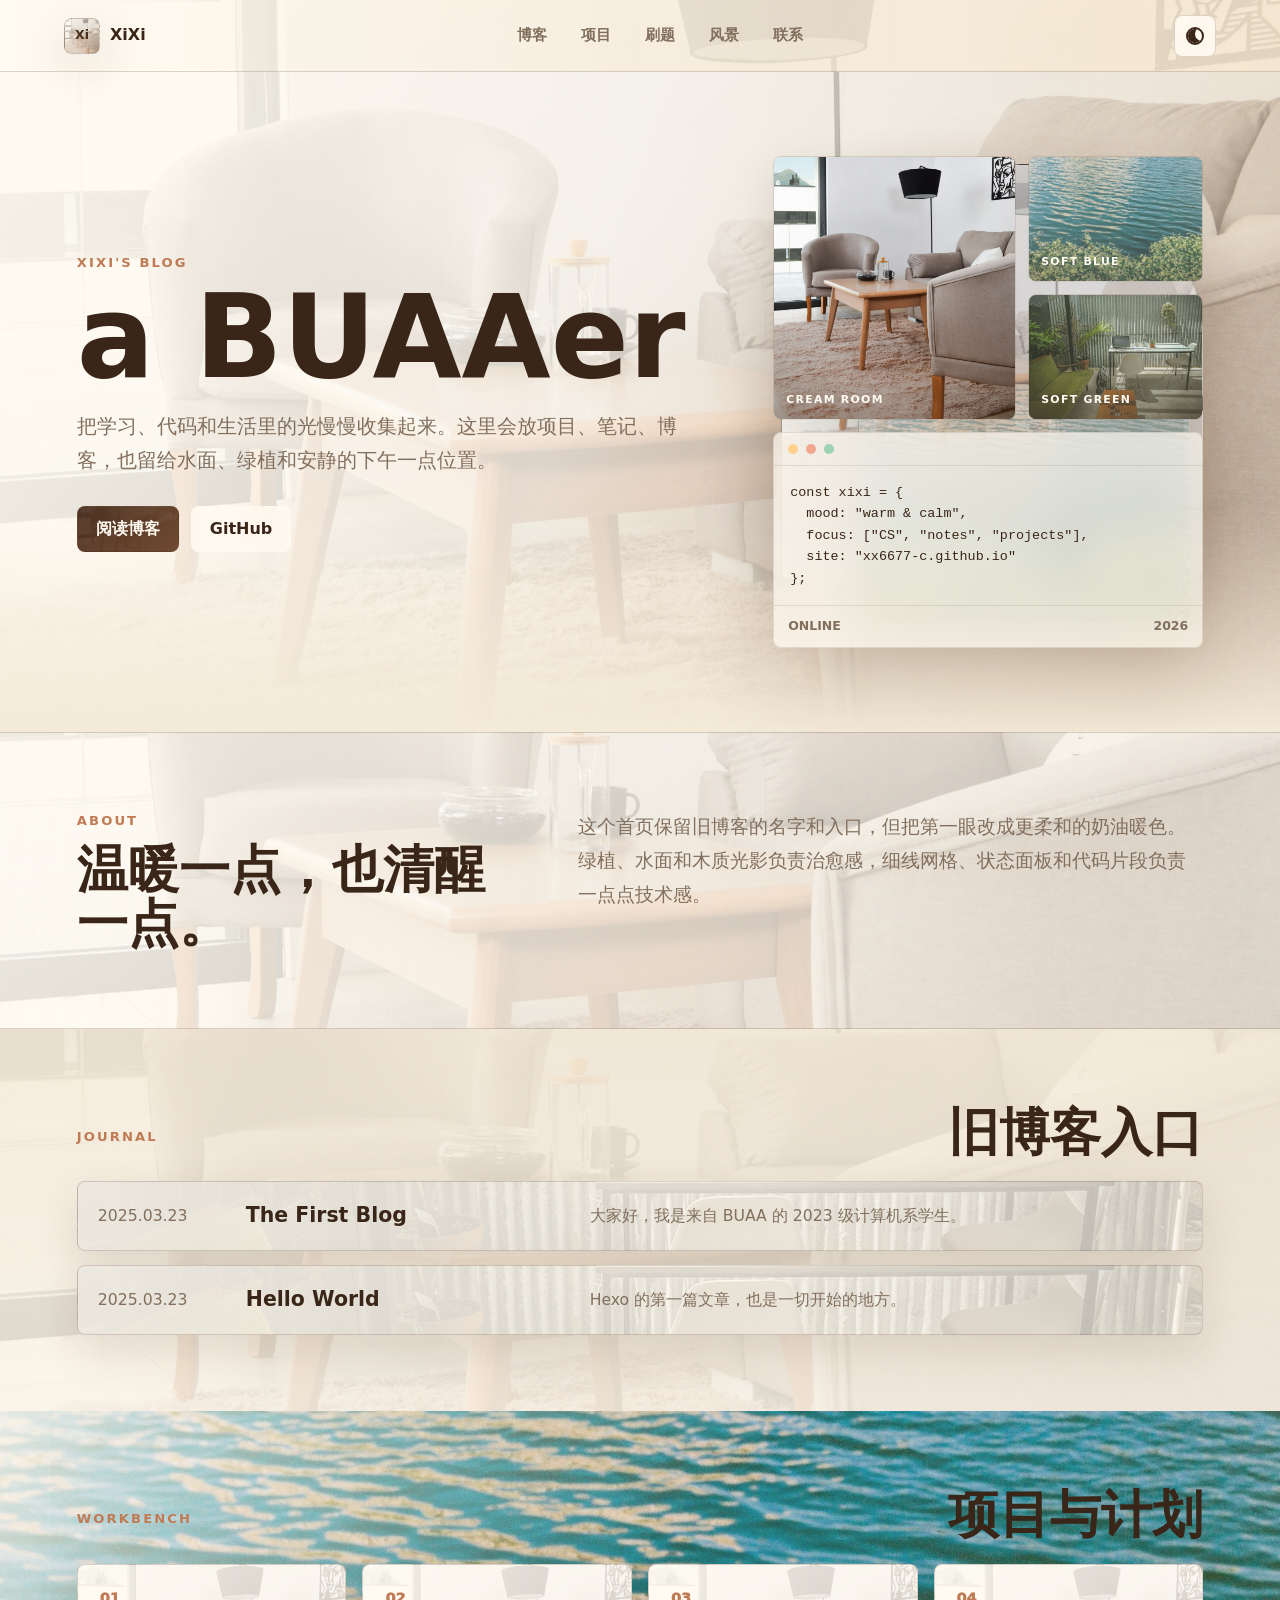
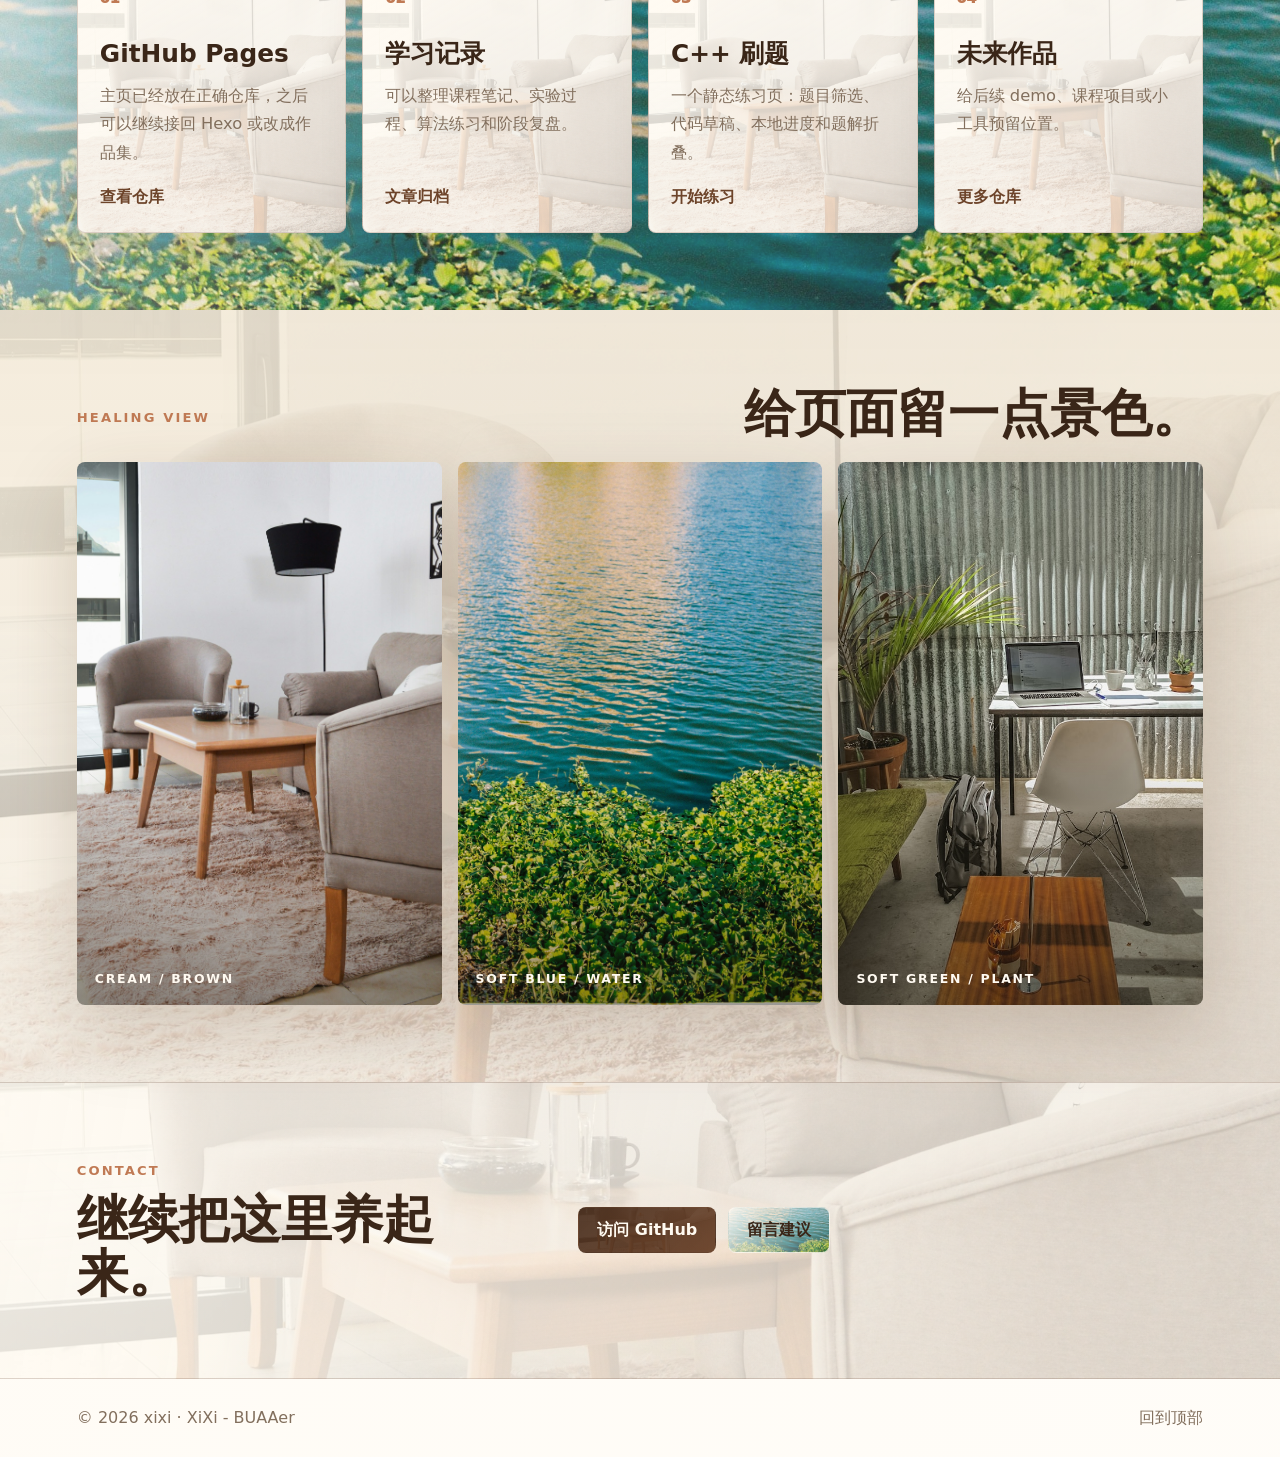
==== commit e53c8b5b: "Refine homepage typography hierarchy" ====
--- a/index.html
+++ b/index.html
@@ -17,7 +17,7 @@
     <meta property="og:image" content="https://xx6677-c.github.io/assets/cream-living-room.jpg" />
     <meta name="theme-color" content="#f4dfbf" />
     <link rel="icon" href="/img/favicon.ico" />
-    <link rel="stylesheet" href="styles.css?v=night-20260711-1" />
+    <link rel="stylesheet" href="styles.css?v=home-type-20260711-2" />
   </head>
   <body>
     <header class="site-header" aria-label="主导航">
--- a/styles.css
+++ b/styles.css
@@ -181,7 +181,7 @@
 
 .hero {
   position: relative;
-  min-height: calc(100vh - 72px);
+  min-height: min(660px, calc(100svh - 128px));
   overflow: hidden;
   background:
     linear-gradient(105deg, rgba(255, 250, 241, 0.94), rgba(255, 250, 241, 0.82) 45%, rgba(238, 214, 183, 0.5)),
@@ -255,8 +255,8 @@
   grid-template-columns: minmax(0, 1fr) minmax(300px, 430px);
   align-items: center;
   gap: clamp(32px, 6vw, 84px);
-  min-height: calc(100vh - 72px);
-  padding: clamp(58px, 8vw, 112px) clamp(20px, 6vw, 88px);
+  min-height: min(660px, calc(100svh - 128px));
+  padding: clamp(36px, 4vw, 50px) clamp(20px, 6vw, 88px);
 }
 
 .hero-copy {
@@ -269,7 +269,7 @@
 .section-kicker {
   margin: 0 0 12px;
   color: var(--coral);
-  font-size: 0.76rem;
+  font-size: 0.82rem;
   font-weight: 900;
   letter-spacing: 0.16em;
   text-transform: uppercase;
@@ -288,17 +288,18 @@
 
 h1 {
   max-width: 820px;
-  margin-bottom: 24px;
-  font-size: clamp(4rem, 13vw, 9.8rem);
-  line-height: 0.86;
+  margin-bottom: 20px;
+  font-size: clamp(3.8rem, 9vw, 7.2rem);
+  line-height: 0.9;
   letter-spacing: 0;
 }
 
 .lead {
   max-width: 680px;
-  margin-bottom: 34px;
+  margin-bottom: 28px;
   color: var(--muted);
-  font-size: clamp(1.05rem, 2vw, 1.34rem);
+  font-size: clamp(1.05rem, 1.6vw, 1.22rem);
+  line-height: 1.75;
 }
 
 .hero-actions,
@@ -363,13 +364,13 @@
 
 .hero-side {
   display: grid;
-  gap: 16px;
+  gap: 12px;
 }
 
 .image-mosaic {
   display: grid;
   grid-template-columns: 1fr 0.72fr;
-  grid-template-rows: 160px 160px;
+  grid-template-rows: 126px 126px;
   gap: 12px;
 }
 
@@ -437,7 +438,7 @@
   display: flex;
   gap: 8px;
   border-bottom: 1px solid rgba(126, 103, 76, 0.16);
-  padding: 14px 16px;
+  padding: 11px 14px;
 }
 
 .panel-top span {
@@ -457,10 +458,10 @@
 
 pre {
   margin: 0;
-  padding: 22px;
+  padding: 16px;
   overflow: auto;
-  font-size: 0.92rem;
-  line-height: 1.7;
+  font-size: 0.84rem;
+  line-height: 1.6;
 }
 
 code {
@@ -472,15 +473,15 @@
   justify-content: space-between;
   gap: 12px;
   border-top: 1px solid rgba(126, 103, 76, 0.16);
-  padding: 13px 16px;
+  padding: 10px 14px;
   color: var(--muted);
-  font-size: 0.82rem;
+  font-size: 0.78rem;
   font-weight: 800;
   text-transform: uppercase;
 }
 
 .section {
-  padding: clamp(62px, 8vw, 104px) clamp(20px, 6vw, 88px);
+  padding: clamp(54px, 6vw, 78px) clamp(20px, 6vw, 88px);
 }
 
 .intro,
@@ -508,19 +509,20 @@
   align-items: end;
   justify-content: space-between;
   gap: 24px;
-  margin-bottom: 26px;
+  margin-bottom: 22px;
 }
 
 h2 {
   margin-bottom: 0;
-  font-size: clamp(2rem, 5.5vw, 4.9rem);
-  line-height: 0.98;
+  font-size: clamp(2rem, 4vw, 3.5rem);
+  line-height: 1.05;
   letter-spacing: 0;
 }
 
 .intro p:last-child {
   color: var(--muted);
-  font-size: clamp(1rem, 1.8vw, 1.18rem);
+  font-size: clamp(1.02rem, 1.55vw, 1.16rem);
+  line-height: 1.85;
 }
 
 .journal {
@@ -547,7 +549,7 @@
   align-items: center;
   border: 1px solid var(--line);
   border-radius: 8px;
-  padding: 18px;
+  padding: 20px;
   background:
     linear-gradient(120deg, rgba(255, 250, 241, 0.92), rgba(255, 250, 241, 0.72)),
     url("/assets/plant-workspace.jpg") center / cover;
@@ -563,11 +565,14 @@
 .journal-item span,
 .journal-item em {
   color: var(--muted);
+  font-size: 0.98rem;
   font-style: normal;
 }
 
 .journal-item strong {
-  font-size: 1.15rem;
+  color: var(--ink);
+  font-size: 1.28rem;
+  line-height: 1.35;
 }
 
 .work {
@@ -584,13 +589,13 @@
 
 .work-grid {
   display: grid;
-  grid-template-columns: repeat(3, minmax(0, 1fr));
+  grid-template-columns: repeat(4, minmax(0, 1fr));
   gap: 16px;
 }
 
 .work-card {
   display: flex;
-  min-height: 268px;
+  min-height: 252px;
   flex-direction: column;
   border: 1px solid var(--line);
   border-radius: 8px;
@@ -609,16 +614,20 @@
 
 .work-number {
   color: var(--coral);
+  font-size: 0.9rem;
   font-weight: 950;
 }
 
 .work-card h3 {
-  margin: 34px 0 12px;
-  font-size: 1.45rem;
+  margin: 28px 0 12px;
+  font-size: 1.55rem;
+  line-height: 1.25;
 }
 
 .work-card p {
   color: var(--muted);
+  font-size: 1.02rem;
+  line-height: 1.75;
 }
 
 .work-card a {
@@ -647,7 +656,7 @@
 
 figure {
   position: relative;
-  min-height: 420px;
+  min-height: 380px;
   margin: 0;
   overflow: hidden;
   border-radius: 8px;
@@ -736,6 +745,12 @@
   }
 }
 
+@media (max-width: 1120px) and (min-width: 901px) {
+  .work-grid {
+    grid-template-columns: repeat(2, minmax(0, 1fr));
+  }
+}
+
 @media (max-width: 540px) {
   .brand {
     font-size: 0.95rem;
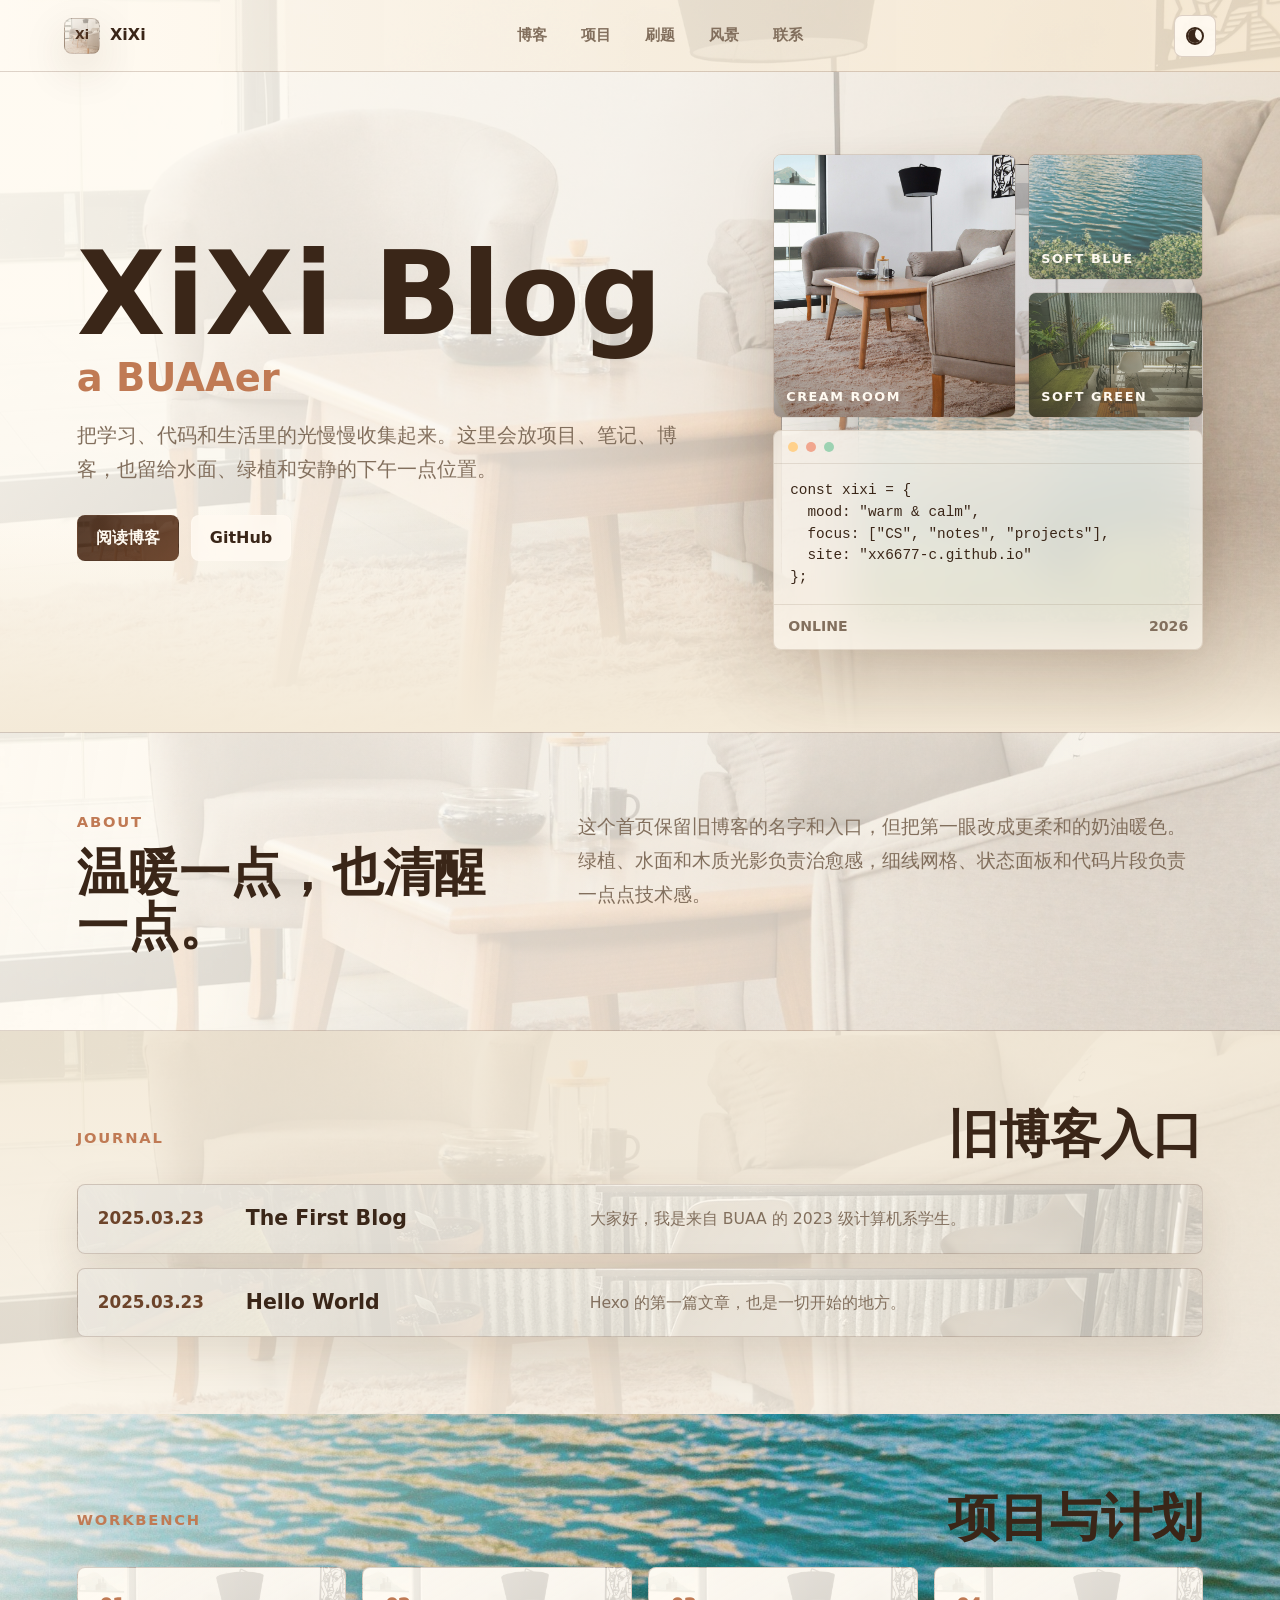
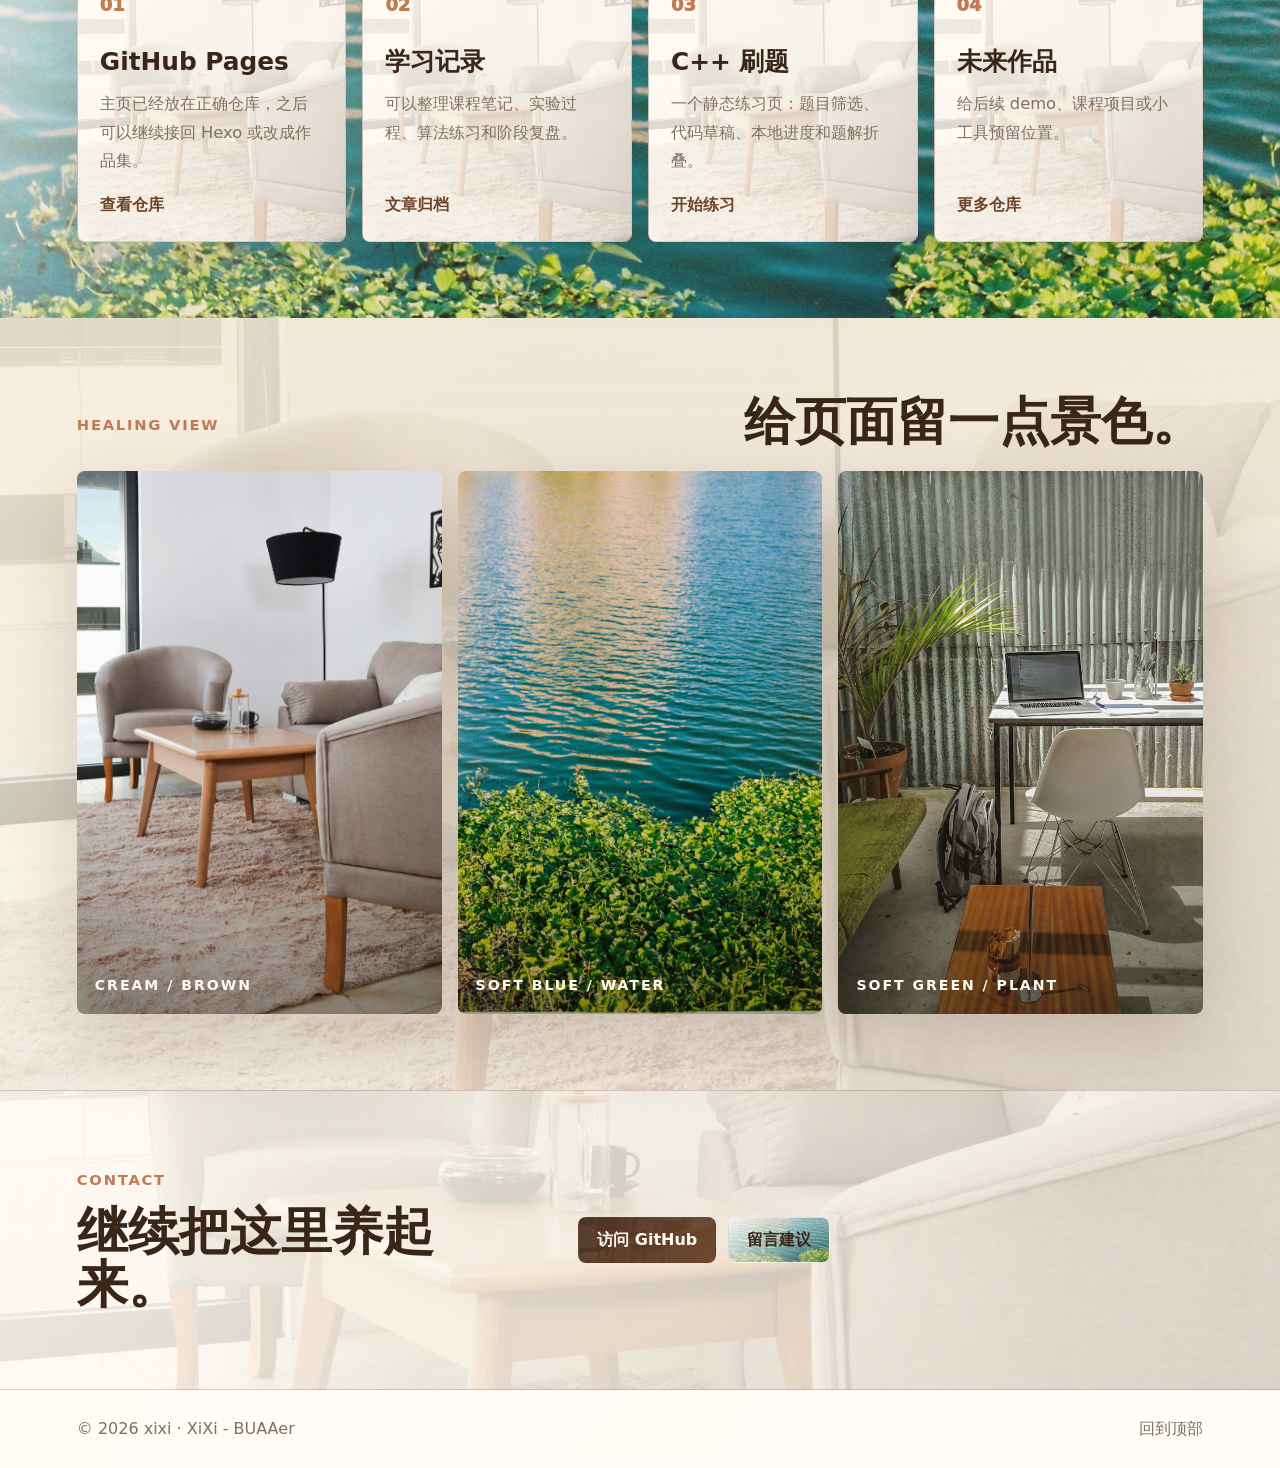
==== commit f9c7cc6a: "Promote XiXi Blog as homepage title" ====
--- a/index.html
+++ b/index.html
@@ -3,12 +3,12 @@
   <head>
     <meta charset="utf-8" />
     <meta name="viewport" content="width=device-width, initial-scale=1" />
-    <title>XiXi - BUAAer</title>
+    <title>XiXi Blog - BUAAer</title>
     <meta
       name="description"
       content="XiXi 的个人 GitHub Pages 博客，记录学习、技术、项目和一些温暖的日常。"
     />
-    <meta property="og:title" content="XiXi - BUAAer" />
+    <meta property="og:title" content="XiXi Blog - BUAAer" />
     <meta
       property="og:description"
       content="a BUAAer 的温暖奶油风个人主页，带一点技术感，也留一点治愈的景色。"
@@ -17,7 +17,7 @@
     <meta property="og:image" content="https://xx6677-c.github.io/assets/cream-living-room.jpg" />
     <meta name="theme-color" content="#f4dfbf" />
     <link rel="icon" href="/img/favicon.ico" />
-    <link rel="stylesheet" href="styles.css?v=home-type-20260711-2" />
+    <link rel="stylesheet" href="styles.css?v=home-type-20260711-3" />
   </head>
   <body>
     <header class="site-header" aria-label="主导航">
@@ -42,8 +42,8 @@
         <div class="hero-shade"></div>
         <div class="hero-grid">
           <div class="hero-copy">
-            <p class="eyebrow">XiXi's Blog</p>
-            <h1 id="hero-title">a BUAAer</h1>
+            <h1 id="hero-title">XiXi Blog</h1>
+            <p class="hero-subtitle">a BUAAer</p>
             <p class="lead">
               把学习、代码和生活里的光慢慢收集起来。这里会放项目、笔记、博客，也留给水面、绿植和安静的下午一点位置。
             </p>
--- a/styles.css
+++ b/styles.css
@@ -265,18 +265,13 @@
   text-shadow: none;
 }
 
-.eyebrow,
 .section-kicker {
   margin: 0 0 12px;
   color: var(--coral);
-  font-size: 0.82rem;
+  font-size: 0.92rem;
   font-weight: 900;
-  letter-spacing: 0.16em;
+  letter-spacing: 0.12em;
   text-transform: uppercase;
-}
-
-.hero .eyebrow {
-  color: var(--coral);
 }
 
 h1,
@@ -288,10 +283,18 @@
 
 h1 {
   max-width: 820px;
-  margin-bottom: 20px;
-  font-size: clamp(3.8rem, 9vw, 7.2rem);
+  margin-bottom: 10px;
+  font-size: clamp(4rem, 9vw, 7.2rem);
   line-height: 0.9;
   letter-spacing: 0;
+}
+
+.hero-subtitle {
+  margin-bottom: 20px;
+  color: var(--coral);
+  font-size: clamp(1.75rem, 3vw, 2.55rem);
+  font-weight: 900;
+  line-height: 1.1;
 }
 
 .lead {
@@ -403,7 +406,7 @@
   bottom: 10px;
   z-index: 1;
   color: #fffaf1;
-  font-size: 0.68rem;
+  font-size: 0.8rem;
   font-weight: 900;
   letter-spacing: 0.12em;
   text-transform: uppercase;
@@ -460,8 +463,8 @@
   margin: 0;
   padding: 16px;
   overflow: auto;
-  font-size: 0.84rem;
-  line-height: 1.6;
+  font-size: 0.9rem;
+  line-height: 1.5;
 }
 
 code {
@@ -475,7 +478,7 @@
   border-top: 1px solid rgba(126, 103, 76, 0.16);
   padding: 10px 14px;
   color: var(--muted);
-  font-size: 0.78rem;
+  font-size: 0.88rem;
   font-weight: 800;
   text-transform: uppercase;
 }
@@ -569,6 +572,12 @@
   font-style: normal;
 }
 
+.journal-item span {
+  color: var(--teal);
+  font-size: 1.05rem;
+  font-weight: 850;
+}
+
 .journal-item strong {
   color: var(--ink);
   font-size: 1.28rem;
@@ -614,7 +623,7 @@
 
 .work-number {
   color: var(--coral);
-  font-size: 0.9rem;
+  font-size: 1.12rem;
   font-weight: 950;
 }
 
@@ -682,7 +691,7 @@
   bottom: 16px;
   z-index: 1;
   color: #fffaf1;
-  font-size: 0.78rem;
+  font-size: 0.88rem;
   font-weight: 900;
   letter-spacing: 0.14em;
   text-transform: uppercase;
